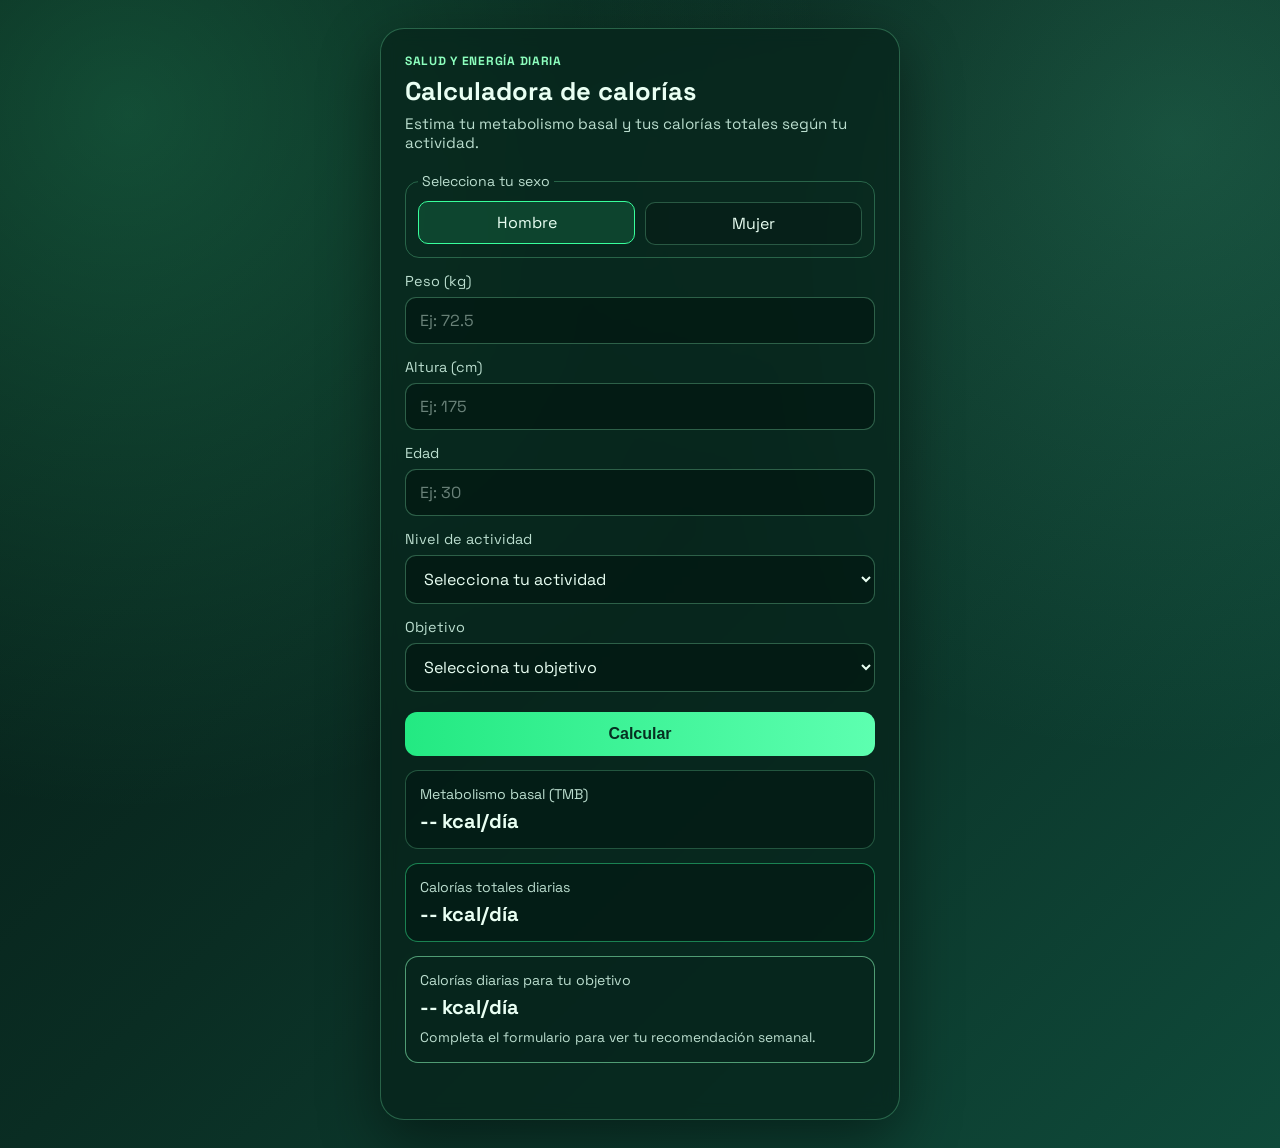
==== index.html @ 19f76552 "Primera versión con solo calculo de calorias" ====
<!DOCTYPE html>
<html lang="es">

<head>
    <meta charset="UTF-8" />
    <meta name="viewport" content="width=device-width, initial-scale=1.0" />
    <meta name="description"
        content="Calculadora de calorías con tasa de metabolismo basal y nivel de actividad diaria." />
    <title>Calculadora de Calorías | TMB</title>
    <link rel="preconnect" href="https://fonts.googleapis.com" />
    <link rel="preconnect" href="https://fonts.gstatic.com" crossorigin />
    <link href="https://fonts.googleapis.com/css2?family=Space+Grotesk:wght@400;500;700&display=swap"
        rel="stylesheet" />
    <link rel="stylesheet" href="style.css" />
</head>

<body>
    <main class="page-wrap">
        <section class="calc-card" aria-labelledby="titulo-calculadora">
            <p class="eyebrow">Salud y energía diaria</p>
            <h1 id="titulo-calculadora">Calculadora de calorías</h1>
            <p class="subtitle">
                Estima tu metabolismo basal y tus calorías totales según tu actividad.
            </p>

            <form id="calorieForm" novalidate>
                <fieldset class="sex-selector">
                    <legend>Selecciona tu sexo</legend>
                    <label class="sex-option">
                        <input type="radio" name="sex" value="male" checked />
                        <span>Hombre</span>
                    </label>
                    <label class="sex-option">
                        <input type="radio" name="sex" value="female" />
                        <span>Mujer</span>
                    </label>
                </fieldset>

                <label class="field" for="weight">
                    <span>Peso (kg)</span>
                    <input id="weight" name="weight" type="number" min="20" max="350" step="0.1" placeholder="Ej: 72.5"
                        required />
                </label>

                <label class="field" for="height">
                    <span>Altura (cm)</span>
                    <input id="height" name="height" type="number" min="120" max="250" step="1" placeholder="Ej: 175"
                        required />
                </label>

                <label class="field" for="age">
                    <span>Edad</span>
                    <input id="age" name="age" type="number" min="10" max="100" step="1" placeholder="Ej: 30"
                        required />
                </label>

                <label class="field" for="activity">
                    <span>Nivel de actividad</span>
                    <select id="activity" name="activity" required>
                        <option value="" disabled selected>Selecciona tu actividad</option>
                        <option value="1.2">Sedentario (1.2)</option>
                        <option value="1.375">Ligero (1.375)</option>
                        <option value="1.55">Moderado (1.55)</option>
                        <option value="1.725">Alto (1.725)</option>
                        <option value="1.9">Muy alto (1.9)</option>
                    </select>
                </label>

                <label class="field" for="goal">
                    <span>Objetivo</span>
                    <select id="goal" name="goal" required>
                        <option value="" disabled selected>Selecciona tu objetivo</option>
                        <option value="maintain">Mantener tu peso</option>
                        <option value="gain">Ganar masa muscular</option>
                        <option value="deficit">Deficit calorico</option>
                    </select>
                </label>

                <button class="calculate-btn" type="submit">Calcular</button>

                <div class="result-box" aria-live="polite">
                    <p class="result-label">Metabolismo basal (TMB)</p>
                    <p id="bmrResult" class="result-value">-- kcal/día</p>
                </div>

                <div class="result-box total" aria-live="polite">
                    <p class="result-label">Calorías totales diarias</p>
                    <p id="totalResult" class="result-value">-- kcal/día</p>
                </div>

                <div class="result-box goal" aria-live="polite">
                    <p class="result-label">Calorías diarias para tu objetivo</p>
                    <p id="goalResult" class="result-value">-- kcal/día</p>
                    <p id="goalGuidance" class="goal-guidance">Completa el formulario para ver tu recomendación semanal.
                    </p>
                </div>

                <p id="formMessage" class="form-message" role="alert"></p>
            </form>
        </section>
    </main>

    <script src="script.js"></script>
</body>

</html>
---- style.css ----
:root {
    --bg-dark: #041712;
    --bg-mid: #0a2d23;
    --bg-light: #0f4a3a;
    --surface: rgba(6, 35, 27, 0.7);
    --surface-border: rgba(126, 255, 184, 0.28);
    --accent: #38ff9c;
    --accent-soft: #8dffbe;
    --text: #e9fff3;
    --muted: #bbdecf;
    --danger: #ffc3c3;
    --shadow: 0 20px 60px rgba(0, 0, 0, 0.45);
}

* {
    box-sizing: border-box;
}

html,
body {
    margin: 0;
    min-height: 100%;
}

body {
    font-family: "Space Grotesk", sans-serif;
    color: var(--text);
    background:
        radial-gradient(circle at 10% 10%, rgba(68, 255, 168, 0.22), transparent 45%),
        radial-gradient(circle at 92% 12%, rgba(82, 218, 163, 0.2), transparent 40%),
        linear-gradient(135deg, var(--bg-dark) 0%, var(--bg-mid) 48%, var(--bg-light) 100%);
}

.page-wrap {
    min-height: 100vh;
    display: grid;
    place-items: center;
    padding: 28px 16px;
}

.calc-card {
    width: 100%;
    max-width: 520px;
    background: var(--surface);
    border: 1px solid var(--surface-border);
    border-radius: 24px;
    padding: 24px;
    backdrop-filter: blur(8px);
    box-shadow: var(--shadow);
}

.eyebrow {
    margin: 0;
    color: var(--accent-soft);
    letter-spacing: 0.06em;
    text-transform: uppercase;
    font-size: 0.75rem;
    font-weight: 700;
}

h1 {
    margin: 8px 0 8px;
    font-size: clamp(1.55rem, 2vw, 2rem);
    line-height: 1.15;
}

.subtitle {
    margin: 0 0 20px;
    color: var(--muted);
    font-size: 0.95rem;
}

form {
    display: grid;
    gap: 14px;
}

.sex-selector {
    margin: 0;
    padding: 12px;
    border: 1px solid var(--surface-border);
    border-radius: 14px;
    display: grid;
    grid-template-columns: 1fr 1fr;
    gap: 10px;
}

.sex-selector legend {
    grid-column: 1 / -1;
    padding: 0 4px;
    color: var(--muted);
    font-size: 0.88rem;
}

.sex-option {
    position: relative;
}

.sex-option input {
    position: absolute;
    opacity: 0;
}

.sex-option span {
    display: block;
    text-align: center;
    padding: 10px;
    border-radius: 10px;
    border: 1px solid rgba(142, 255, 194, 0.25);
    background: rgba(7, 29, 22, 0.6);
    cursor: pointer;
    transition: transform 0.18s ease, border-color 0.2s ease, background 0.2s ease;
}

.sex-option input:checked+span {
    border-color: var(--accent);
    background: rgba(56, 255, 156, 0.13);
    transform: translateY(-1px);
}

.field {
    display: grid;
    gap: 7px;
}

.field span {
    color: var(--muted);
    font-size: 0.9rem;
}

input,
select {
    width: 100%;
    padding: 12px 14px;
    border-radius: 11px;
    border: 1px solid rgba(147, 255, 195, 0.3);
    background: rgba(2, 24, 18, 0.7);
    color: var(--text);
    font: inherit;
}

input::placeholder {
    color: rgba(233, 255, 243, 0.45);
}

input:focus,
select:focus,
.calculate-btn:focus-visible {
    outline: 2px solid rgba(56, 255, 156, 0.65);
    outline-offset: 2px;
}

.calculate-btn {
    margin-top: 6px;
    border: none;
    border-radius: 12px;
    padding: 13px 16px;
    background: linear-gradient(90deg, #23e982 0%, #5dffb0 100%);
    color: #063021;
    font-weight: 700;
    font-size: 1rem;
    cursor: pointer;
    transition: transform 0.2s ease, box-shadow 0.2s ease;
}

.calculate-btn:hover {
    transform: translateY(-1px);
    box-shadow: 0 8px 24px rgba(56, 255, 156, 0.3);
}

.result-box {
    background: rgba(3, 27, 20, 0.72);
    border: 1px solid rgba(131, 255, 186, 0.25);
    border-radius: 13px;
    padding: 14px;
}

.result-box.total {
    border-color: rgba(56, 255, 156, 0.45);
}

.result-box.goal {
    border-color: rgba(141, 255, 190, 0.55);
    background: rgba(8, 38, 29, 0.78);
}

.result-label {
    margin: 0;
    color: var(--muted);
    font-size: 0.88rem;
}

.result-value {
    margin: 5px 0 0;
    font-size: 1.25rem;
    font-weight: 700;
}

.goal-guidance {
    margin: 8px 0 0;
    color: var(--muted);
    font-size: 0.86rem;
    line-height: 1.4;
}

.form-message {
    min-height: 18px;
    margin: 0;
    color: var(--danger);
    font-size: 0.86rem;
}

@media (max-width: 520px) {
    .calc-card {
        border-radius: 18px;
        padding: 18px;
    }

    .sex-selector {
        grid-template-columns: 1fr;
    }
}
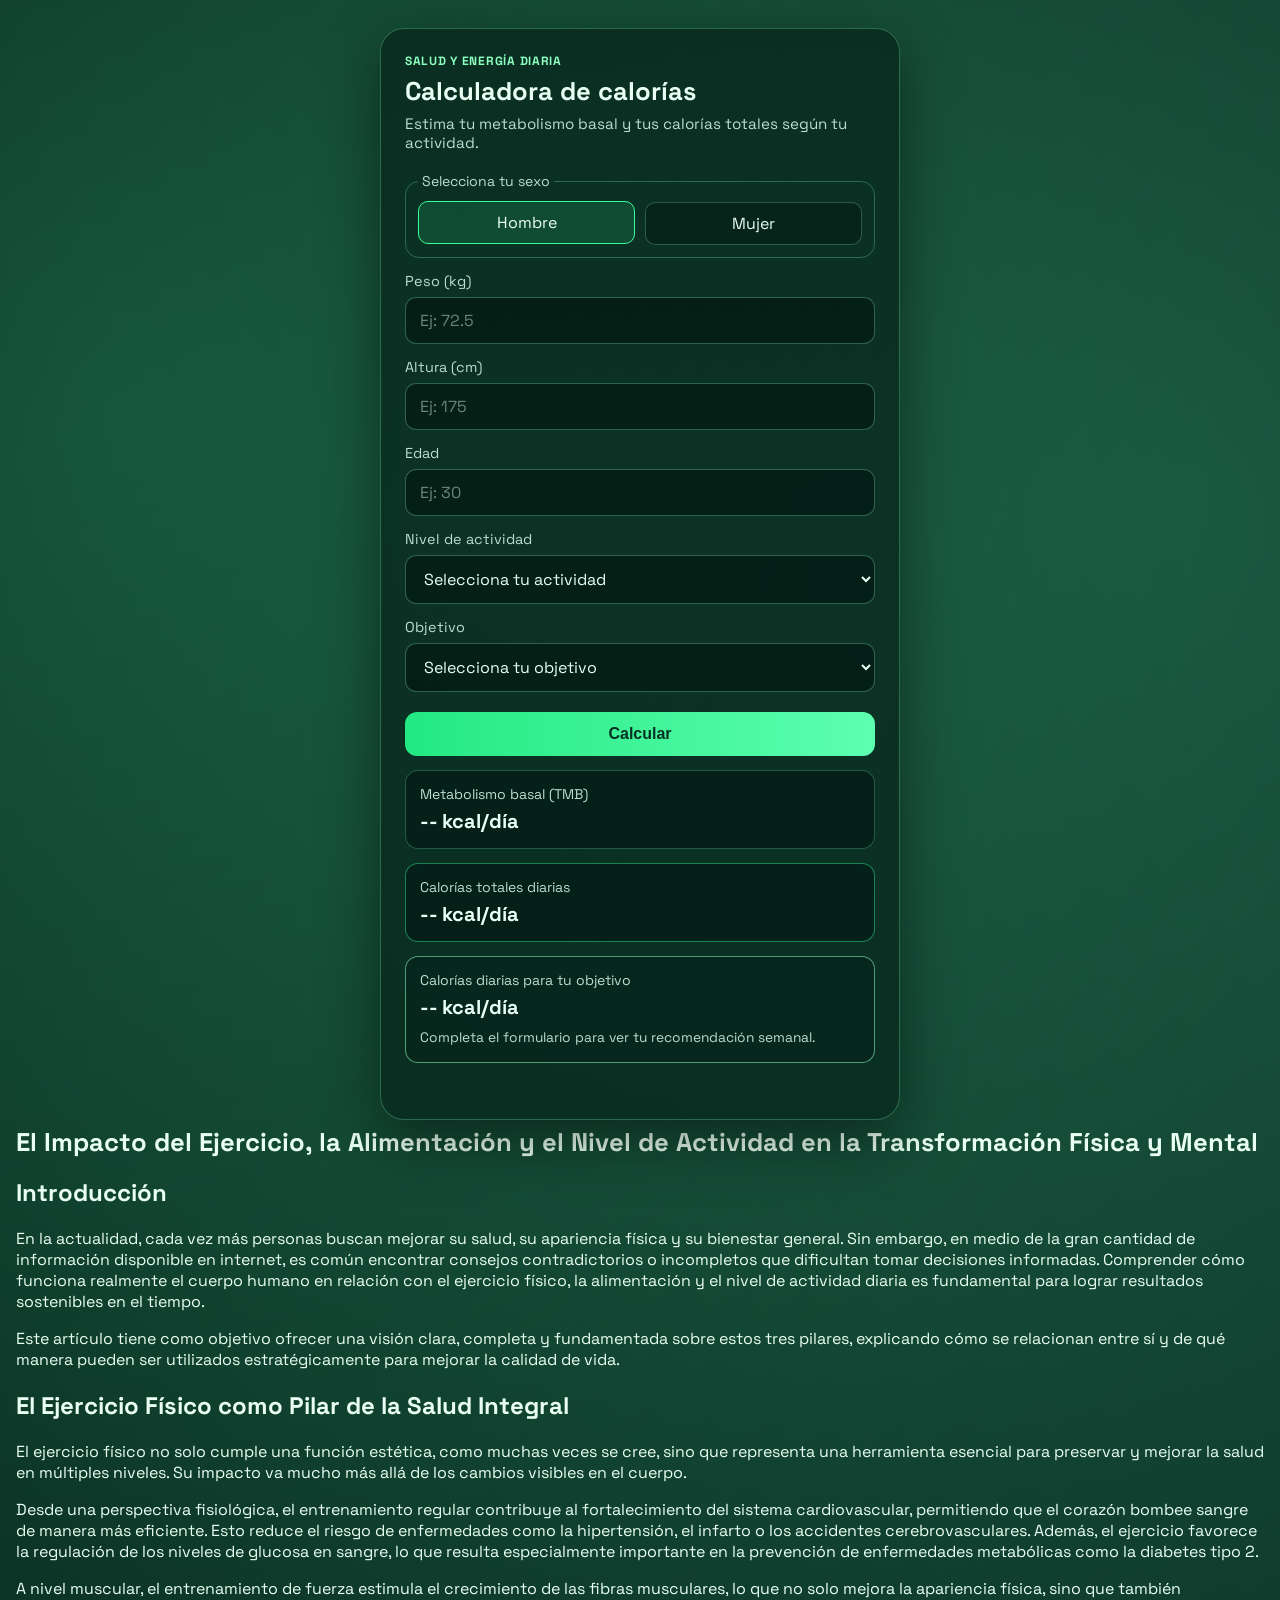
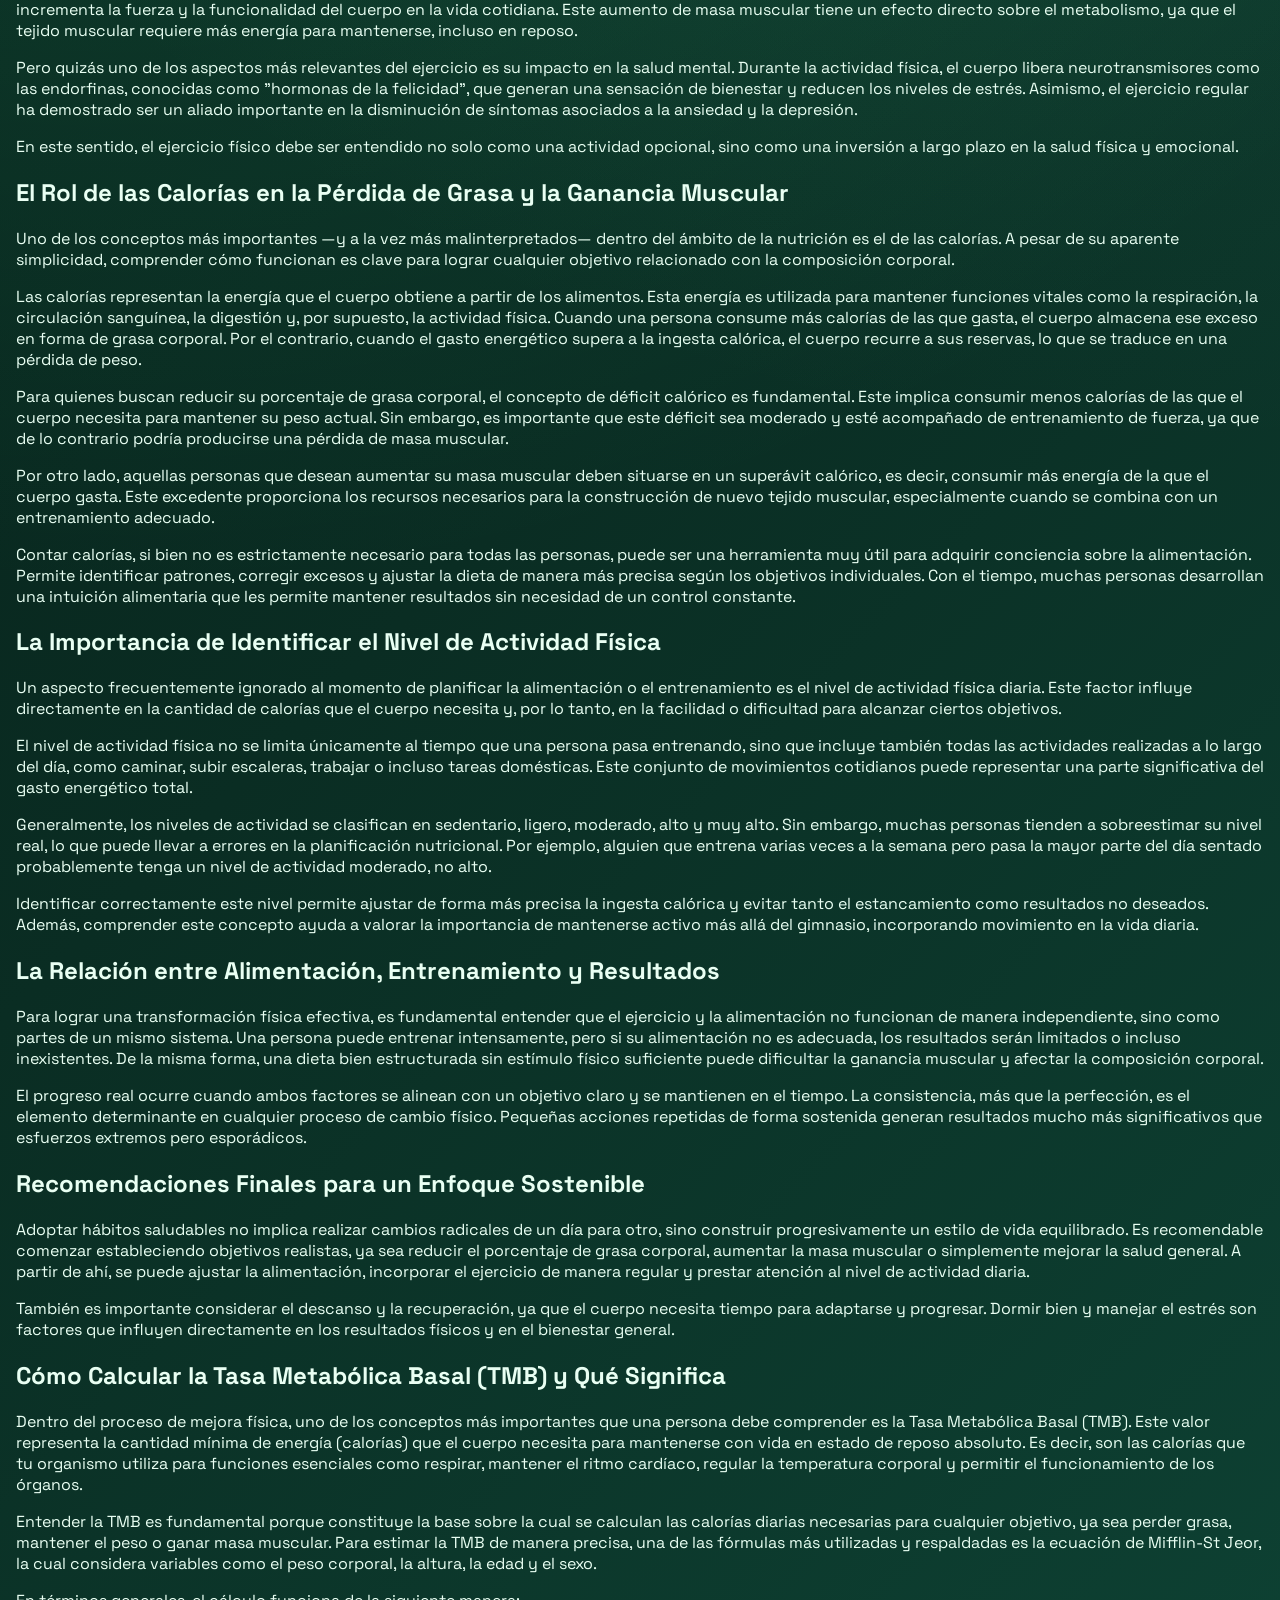
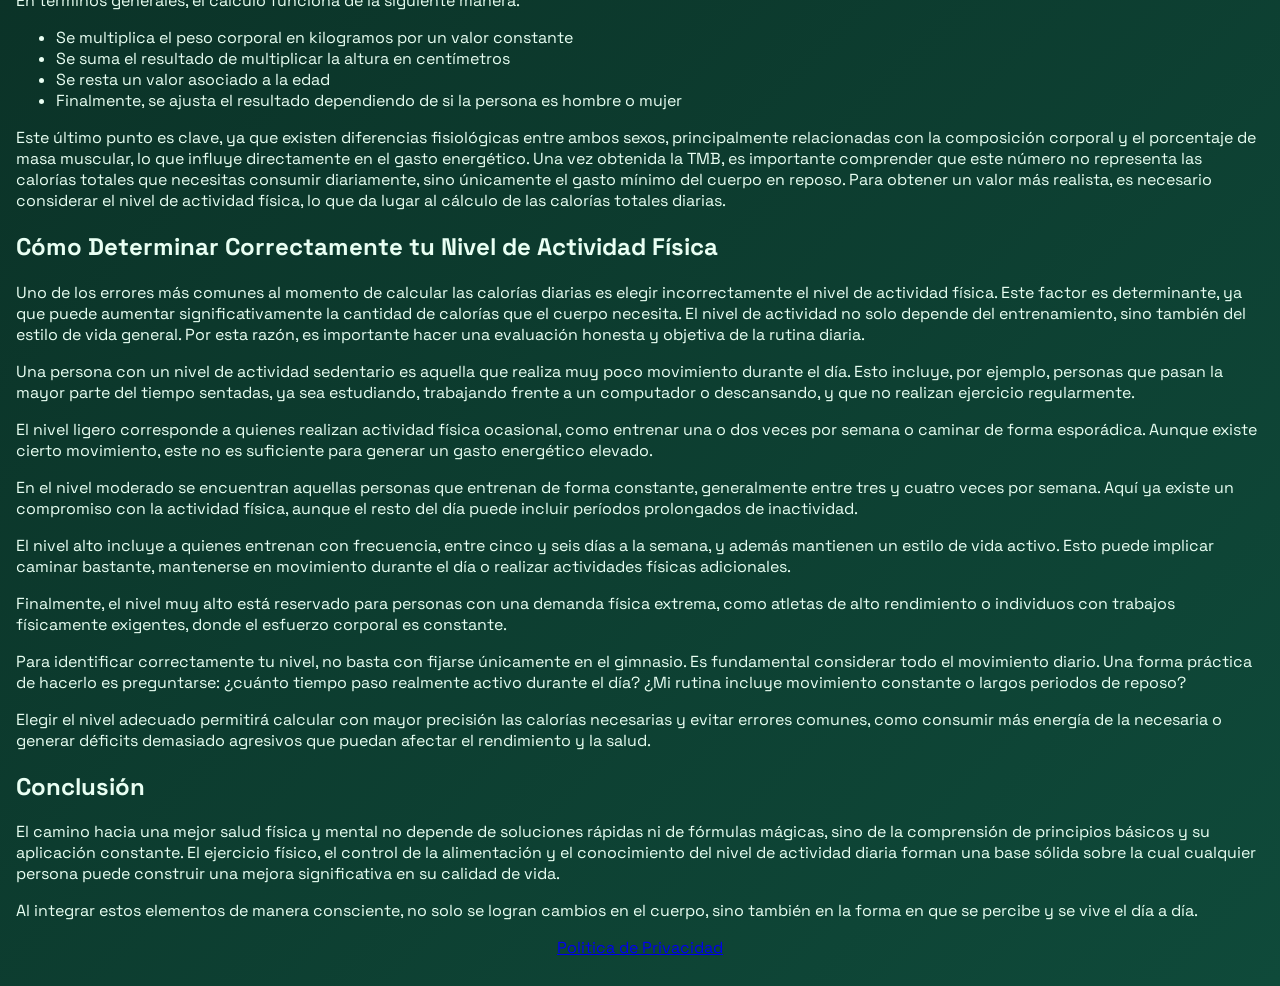
==== commit 904b0368: "Update index.html" ====
--- a/index.html
+++ b/index.html
@@ -98,9 +98,194 @@
                 <p id="formMessage" class="form-message" role="alert"></p>
             </form>
         </section>
+
+        <article class="educational-article">
+            <h1 class="article-title">El Impacto del Ejercicio, la Alimentación y el Nivel de Actividad en la
+                Transformación Física y Mental</h1>
+
+            <section class="article-section">
+                <h2>Introducción</h2>
+                <p>En la actualidad, cada vez más personas buscan mejorar su salud, su apariencia física y su bienestar
+                    general. Sin embargo, en medio de la gran cantidad de información disponible en internet, es común
+                    encontrar consejos contradictorios o incompletos que dificultan tomar decisiones informadas.
+                    Comprender cómo funciona realmente el cuerpo humano en relación con el ejercicio físico, la
+                    alimentación y el nivel de actividad diaria es fundamental para lograr resultados sostenibles en el
+                    tiempo.</p>
+                <p>Este artículo tiene como objetivo ofrecer una visión clara, completa y fundamentada sobre estos tres
+                    pilares, explicando cómo se relacionan entre sí y de qué manera pueden ser utilizados
+                    estratégicamente para mejorar la calidad de vida.</p>
+            </section>
+
+            <section class="article-section">
+                <h2>El Ejercicio Físico como Pilar de la Salud Integral</h2>
+                <p>El ejercicio físico no solo cumple una función estética, como muchas veces se cree, sino que
+                    representa una herramienta esencial para preservar y mejorar la salud en múltiples niveles. Su
+                    impacto va mucho más allá de los cambios visibles en el cuerpo.</p>
+                <p>Desde una perspectiva fisiológica, el entrenamiento regular contribuye al fortalecimiento del sistema
+                    cardiovascular, permitiendo que el corazón bombee sangre de manera más eficiente. Esto reduce el
+                    riesgo de enfermedades como la hipertensión, el infarto o los accidentes cerebrovasculares. Además,
+                    el ejercicio favorece la regulación de los niveles de glucosa en sangre, lo que resulta
+                    especialmente importante en la prevención de enfermedades metabólicas como la diabetes tipo 2.</p>
+                <p>A nivel muscular, el entrenamiento de fuerza estimula el crecimiento de las fibras musculares, lo que
+                    no solo mejora la apariencia física, sino que también incrementa la fuerza y la funcionalidad del
+                    cuerpo en la vida cotidiana. Este aumento de masa muscular tiene un efecto directo sobre el
+                    metabolismo, ya que el tejido muscular requiere más energía para mantenerse, incluso en reposo.</p>
+                <p>Pero quizás uno de los aspectos más relevantes del ejercicio es su impacto en la salud mental.
+                    Durante la actividad física, el cuerpo libera neurotransmisores como las endorfinas, conocidas como
+                    "hormonas de la felicidad", que generan una sensación de bienestar y reducen los niveles de estrés.
+                    Asimismo, el ejercicio regular ha demostrado ser un aliado importante en la disminución de síntomas
+                    asociados a la ansiedad y la depresión.</p>
+                <p>En este sentido, el ejercicio físico debe ser entendido no solo como una actividad opcional, sino
+                    como una inversión a largo plazo en la salud física y emocional.</p>
+            </section>
+
+            <section class="article-section">
+                <h2>El Rol de las Calorías en la Pérdida de Grasa y la Ganancia Muscular</h2>
+                <p>Uno de los conceptos más importantes —y a la vez más malinterpretados— dentro del ámbito de la
+                    nutrición es el de las calorías. A pesar de su aparente simplicidad, comprender cómo funcionan es
+                    clave para lograr cualquier objetivo relacionado con la composición corporal.</p>
+                <p>Las calorías representan la energía que el cuerpo obtiene a partir de los alimentos. Esta energía es
+                    utilizada para mantener funciones vitales como la respiración, la circulación sanguínea, la
+                    digestión y, por supuesto, la actividad física. Cuando una persona consume más calorías de las que
+                    gasta, el cuerpo almacena ese exceso en forma de grasa corporal. Por el contrario, cuando el gasto
+                    energético supera a la ingesta calórica, el cuerpo recurre a sus reservas, lo que se traduce en una
+                    pérdida de peso.</p>
+                <p>Para quienes buscan reducir su porcentaje de grasa corporal, el concepto de déficit calórico es
+                    fundamental. Este implica consumir menos calorías de las que el cuerpo necesita para mantener su
+                    peso actual. Sin embargo, es importante que este déficit sea moderado y esté acompañado de
+                    entrenamiento de fuerza, ya que de lo contrario podría producirse una pérdida de masa muscular.</p>
+                <p>Por otro lado, aquellas personas que desean aumentar su masa muscular deben situarse en un superávit
+                    calórico, es decir, consumir más energía de la que el cuerpo gasta. Este excedente proporciona los
+                    recursos necesarios para la construcción de nuevo tejido muscular, especialmente cuando se combina
+                    con un entrenamiento adecuado.</p>
+                <p>Contar calorías, si bien no es estrictamente necesario para todas las personas, puede ser una
+                    herramienta muy útil para adquirir conciencia sobre la alimentación. Permite identificar patrones,
+                    corregir excesos y ajustar la dieta de manera más precisa según los objetivos individuales. Con el
+                    tiempo, muchas personas desarrollan una intuición alimentaria que les permite mantener resultados
+                    sin necesidad de un control constante.</p>
+            </section>
+
+            <section class="article-section">
+                <h2>La Importancia de Identificar el Nivel de Actividad Física</h2>
+                <p>Un aspecto frecuentemente ignorado al momento de planificar la alimentación o el entrenamiento es el
+                    nivel de actividad física diaria. Este factor influye directamente en la cantidad de calorías que el
+                    cuerpo necesita y, por lo tanto, en la facilidad o dificultad para alcanzar ciertos objetivos.</p>
+                <p>El nivel de actividad física no se limita únicamente al tiempo que una persona pasa entrenando, sino
+                    que incluye también todas las actividades realizadas a lo largo del día, como caminar, subir
+                    escaleras, trabajar o incluso tareas domésticas. Este conjunto de movimientos cotidianos puede
+                    representar una parte significativa del gasto energético total.</p>
+                <p>Generalmente, los niveles de actividad se clasifican en sedentario, ligero, moderado, alto y muy
+                    alto. Sin embargo, muchas personas tienden a sobreestimar su nivel real, lo que puede llevar a
+                    errores en la planificación nutricional. Por ejemplo, alguien que entrena varias veces a la semana
+                    pero pasa la mayor parte del día sentado probablemente tenga un nivel de actividad moderado, no
+                    alto.</p>
+                <p>Identificar correctamente este nivel permite ajustar de forma más precisa la ingesta calórica y
+                    evitar tanto el estancamiento como resultados no deseados. Además, comprender este concepto ayuda a
+                    valorar la importancia de mantenerse activo más allá del gimnasio, incorporando movimiento en la
+                    vida diaria.</p>
+            </section>
+
+            <section class="article-section">
+                <h2>La Relación entre Alimentación, Entrenamiento y Resultados</h2>
+                <p>Para lograr una transformación física efectiva, es fundamental entender que el ejercicio y la
+                    alimentación no funcionan de manera independiente, sino como partes de un mismo sistema. Una persona
+                    puede entrenar intensamente, pero si su alimentación no es adecuada, los resultados serán limitados
+                    o incluso inexistentes. De la misma forma, una dieta bien estructurada sin estímulo físico
+                    suficiente puede dificultar la ganancia muscular y afectar la composición corporal.</p>
+                <p>El progreso real ocurre cuando ambos factores se alinean con un objetivo claro y se mantienen en el
+                    tiempo. La consistencia, más que la perfección, es el elemento determinante en cualquier proceso de
+                    cambio físico. Pequeñas acciones repetidas de forma sostenida generan resultados mucho más
+                    significativos que esfuerzos extremos pero esporádicos.</p>
+            </section>
+
+            <section class="article-section">
+                <h2>Recomendaciones Finales para un Enfoque Sostenible</h2>
+                <p>Adoptar hábitos saludables no implica realizar cambios radicales de un día para otro, sino construir
+                    progresivamente un estilo de vida equilibrado. Es recomendable comenzar estableciendo objetivos
+                    realistas, ya sea reducir el porcentaje de grasa corporal, aumentar la masa muscular o simplemente
+                    mejorar la salud general. A partir de ahí, se puede ajustar la alimentación, incorporar el ejercicio
+                    de manera regular y prestar atención al nivel de actividad diaria.</p>
+                <p>También es importante considerar el descanso y la recuperación, ya que el cuerpo necesita tiempo para
+                    adaptarse y progresar. Dormir bien y manejar el estrés son factores que influyen directamente en los
+                    resultados físicos y en el bienestar general.</p>
+            </section>
+
+            <section class="article-section">
+                <h2>Cómo Calcular la Tasa Metabólica Basal (TMB) y Qué Significa</h2>
+                <p>Dentro del proceso de mejora física, uno de los conceptos más importantes que una persona debe
+                    comprender es la Tasa Metabólica Basal (TMB). Este valor representa la cantidad mínima de energía
+                    (calorías) que el cuerpo necesita para mantenerse con vida en estado de reposo absoluto. Es decir,
+                    son las calorías que tu organismo utiliza para funciones esenciales como respirar, mantener el ritmo
+                    cardíaco, regular la temperatura corporal y permitir el funcionamiento de los órganos.</p>
+                <p>Entender la TMB es fundamental porque constituye la base sobre la cual se calculan las calorías
+                    diarias necesarias para cualquier objetivo, ya sea perder grasa, mantener el peso o ganar masa
+                    muscular. Para estimar la TMB de manera precisa, una de las fórmulas más utilizadas y respaldadas es
+                    la ecuación de Mifflin-St Jeor, la cual considera variables como el peso corporal, la altura, la
+                    edad y el sexo.</p>
+                <p>En términos generales, el cálculo funciona de la siguiente manera:</p>
+                <ul class="article-list">
+                    <li>Se multiplica el peso corporal en kilogramos por un valor constante</li>
+                    <li>Se suma el resultado de multiplicar la altura en centímetros</li>
+                    <li>Se resta un valor asociado a la edad</li>
+                    <li>Finalmente, se ajusta el resultado dependiendo de si la persona es hombre o mujer</li>
+                </ul>
+                <p>Este último punto es clave, ya que existen diferencias fisiológicas entre ambos sexos, principalmente
+                    relacionadas con la composición corporal y el porcentaje de masa muscular, lo que influye
+                    directamente en el gasto energético. Una vez obtenida la TMB, es importante comprender que este
+                    número no representa las calorías totales que necesitas consumir diariamente, sino únicamente el
+                    gasto mínimo del cuerpo en reposo. Para obtener un valor más realista, es necesario considerar el
+                    nivel de actividad física, lo que da lugar al cálculo de las calorías totales diarias.</p>
+            </section>
+
+            <section class="article-section">
+                <h2>Cómo Determinar Correctamente tu Nivel de Actividad Física</h2>
+                <p>Uno de los errores más comunes al momento de calcular las calorías diarias es elegir incorrectamente
+                    el nivel de actividad física. Este factor es determinante, ya que puede aumentar significativamente
+                    la cantidad de calorías que el cuerpo necesita. El nivel de actividad no solo depende del
+                    entrenamiento, sino también del estilo de vida general. Por esta razón, es importante hacer una
+                    evaluación honesta y objetiva de la rutina diaria.</p>
+                <p>Una persona con un nivel de actividad sedentario es aquella que realiza muy poco movimiento durante
+                    el día. Esto incluye, por ejemplo, personas que pasan la mayor parte del tiempo sentadas, ya sea
+                    estudiando, trabajando frente a un computador o descansando, y que no realizan ejercicio
+                    regularmente.</p>
+                <p>El nivel ligero corresponde a quienes realizan actividad física ocasional, como entrenar una o dos
+                    veces por semana o caminar de forma esporádica. Aunque existe cierto movimiento, este no es
+                    suficiente para generar un gasto energético elevado.</p>
+                <p>En el nivel moderado se encuentran aquellas personas que entrenan de forma constante, generalmente
+                    entre tres y cuatro veces por semana. Aquí ya existe un compromiso con la actividad física, aunque
+                    el resto del día puede incluir períodos prolongados de inactividad.</p>
+                <p>El nivel alto incluye a quienes entrenan con frecuencia, entre cinco y seis días a la semana, y
+                    además mantienen un estilo de vida activo. Esto puede implicar caminar bastante, mantenerse en
+                    movimiento durante el día o realizar actividades físicas adicionales.</p>
+                <p>Finalmente, el nivel muy alto está reservado para personas con una demanda física extrema, como
+                    atletas de alto rendimiento o individuos con trabajos físicamente exigentes, donde el esfuerzo
+                    corporal es constante.</p>
+                <p>Para identificar correctamente tu nivel, no basta con fijarse únicamente en el gimnasio. Es
+                    fundamental considerar todo el movimiento diario. Una forma práctica de hacerlo es preguntarse:
+                    ¿cuánto tiempo paso realmente activo durante el día? ¿Mi rutina incluye movimiento constante o
+                    largos periodos de reposo?</p>
+                <p>Elegir el nivel adecuado permitirá calcular con mayor precisión las calorías necesarias y evitar
+                    errores comunes, como consumir más energía de la necesaria o generar déficits demasiado agresivos
+                    que puedan afectar el rendimiento y la salud.</p>
+            </section>
+
+            <section class="article-section">
+                <h2>Conclusión</h2>
+                <p>El camino hacia una mejor salud física y mental no depende de soluciones rápidas ni de fórmulas
+                    mágicas, sino de la comprensión de principios básicos y su aplicación constante. El ejercicio
+                    físico, el control de la alimentación y el conocimiento del nivel de actividad diaria forman una
+                    base sólida sobre la cual cualquier persona puede construir una mejora significativa en su calidad
+                    de vida.</p>
+                <p>Al integrar estos elementos de manera consciente, no solo se logran cambios en el cuerpo, sino
+                    también en la forma en que se percibe y se vive el día a día.</p>
+            </section>
+        </article>
+        <footer class="site-footer">
+            <a href="privacidad.html" class="privacy-link">Politica de Privacidad</a>
+        </footer>
     </main>
 
     <script src="script.js"></script>
 </body>
 
-</html>+</html>
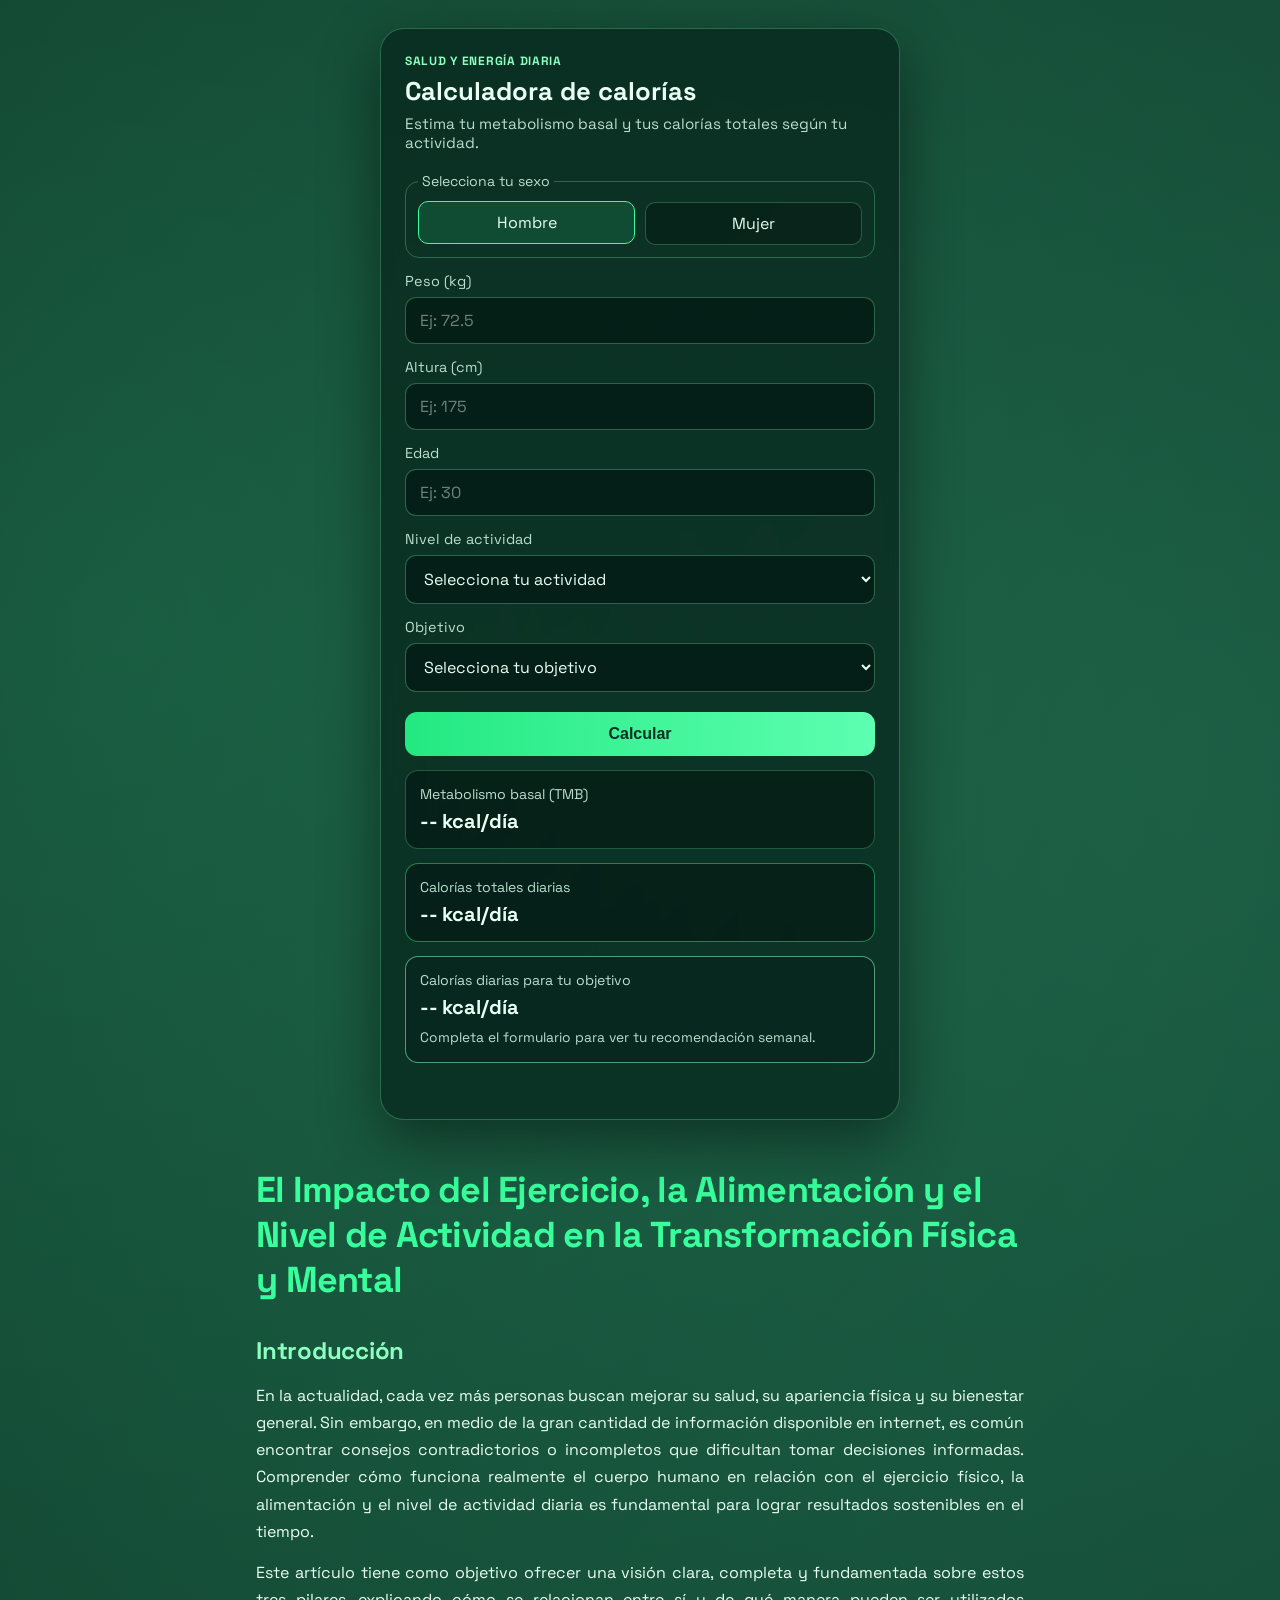
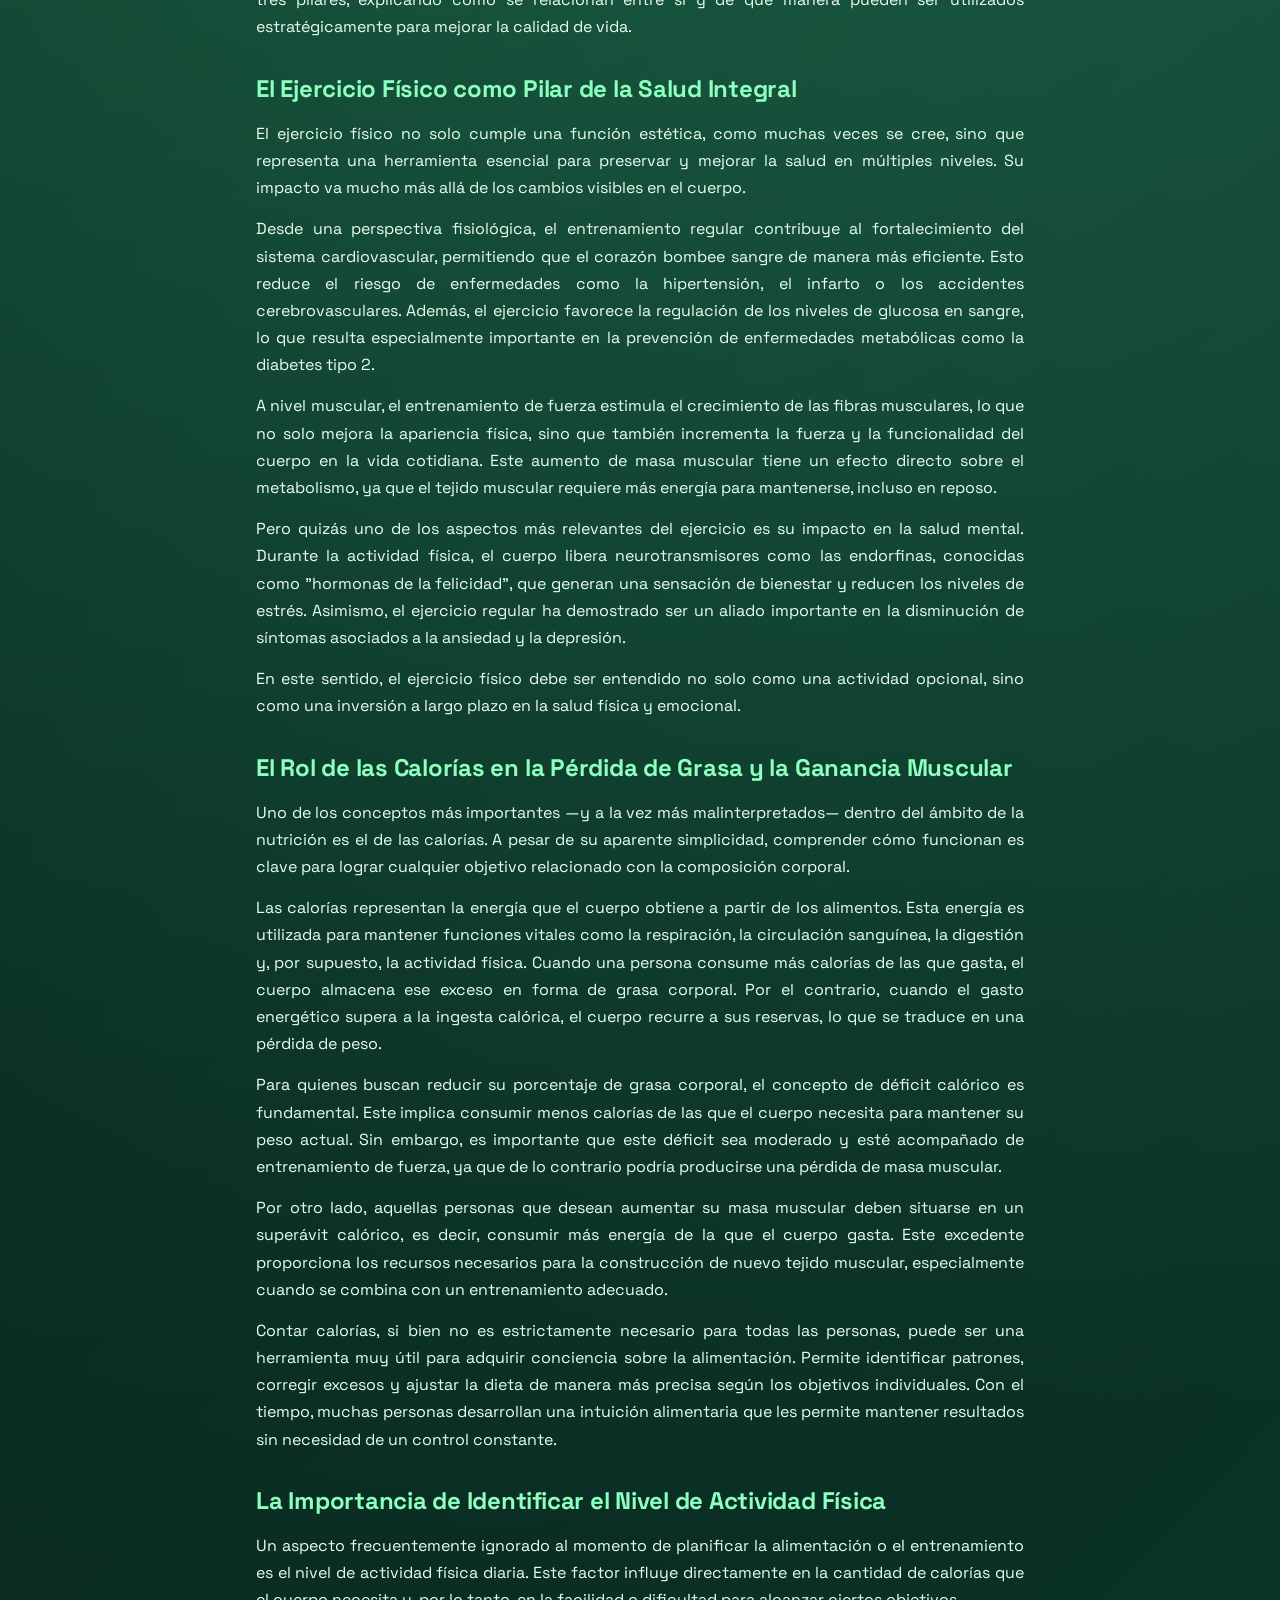
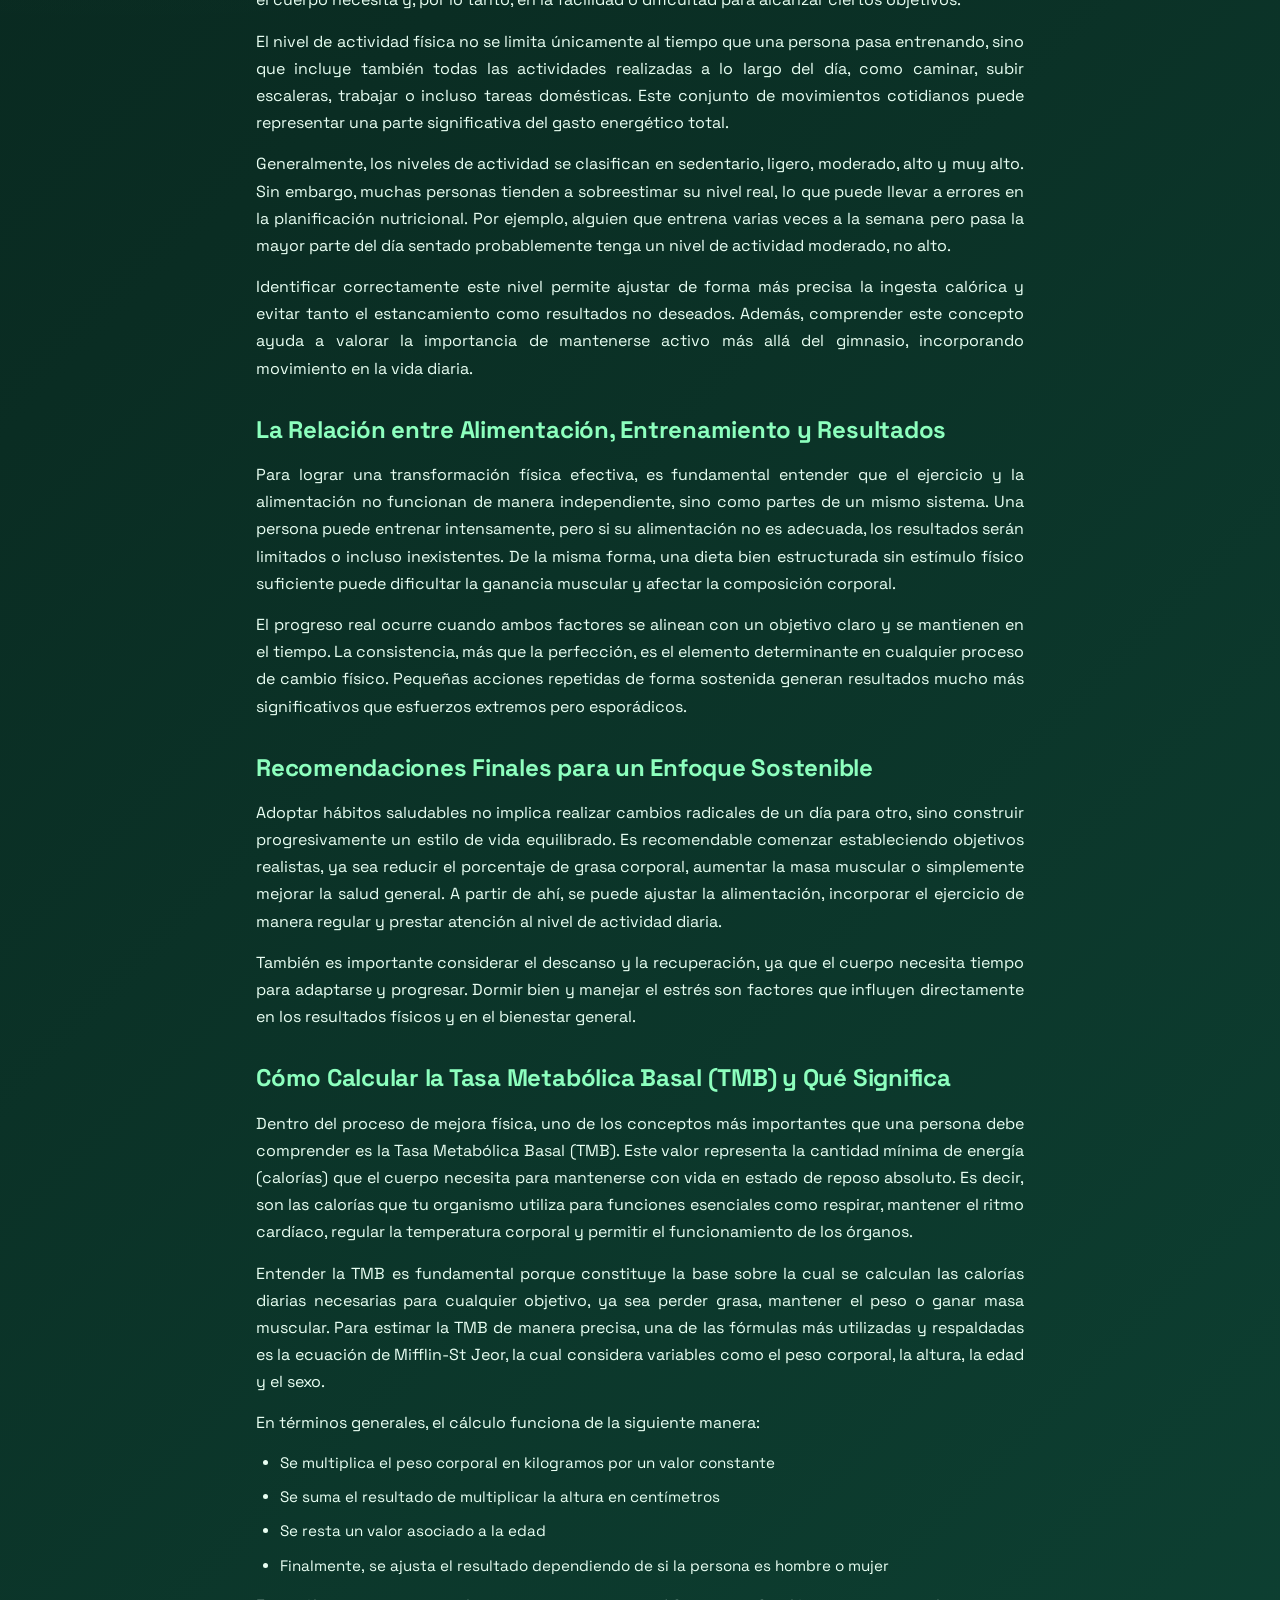
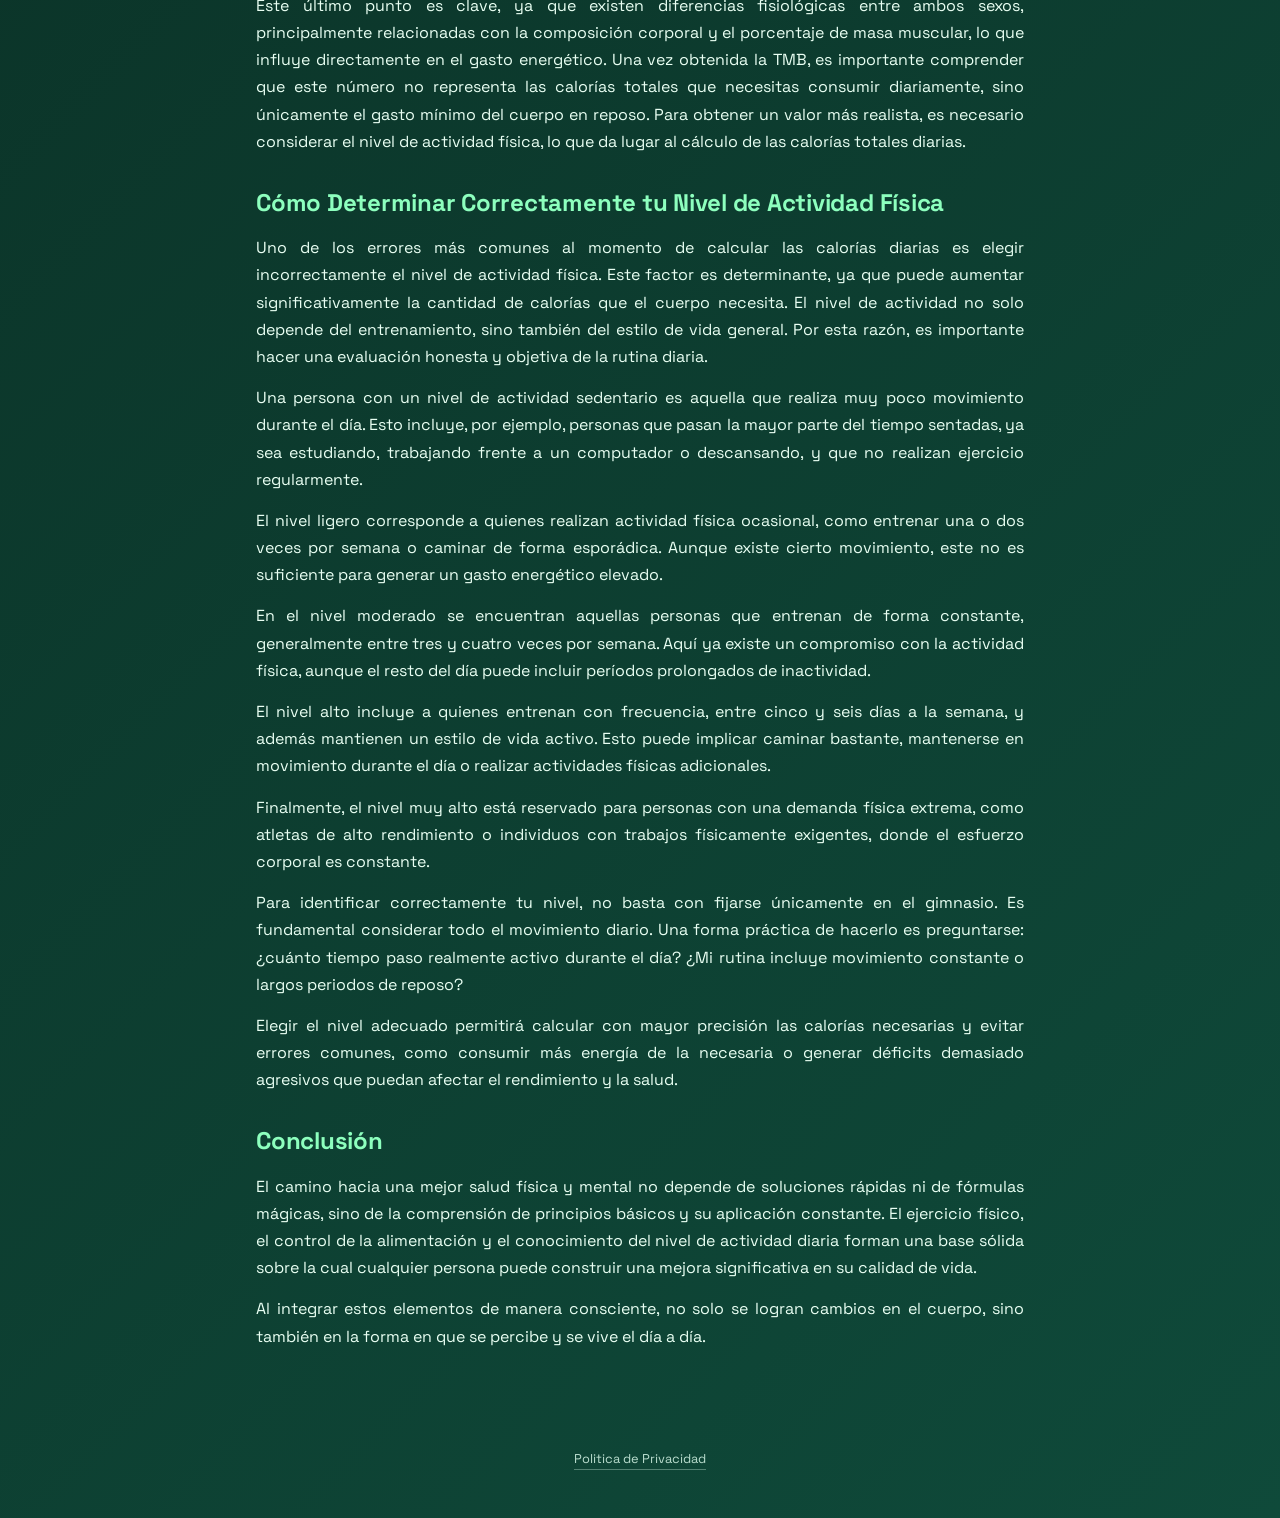
==== commit bcc13711: "Update index.html" ====
--- a/index.html
+++ b/index.html
@@ -12,6 +12,8 @@
     <link href="https://fonts.googleapis.com/css2?family=Space+Grotesk:wght@400;500;700&display=swap"
         rel="stylesheet" />
     <link rel="stylesheet" href="style.css" />
+    <script async src="https://pagead2.googlesyndication.com/pagead/js/adsbygoogle.js?client=ca-pub-7065205760514282"
+        crossorigin="anonymous"></script>
 </head>
 
 <body>
--- a/style.css
+++ b/style.css
@@ -210,6 +210,80 @@
     font-size: 0.86rem;
 }
 
+.educational-article {
+    width: 100%;
+    max-width: 800px;
+    margin: 48px auto 0;
+    padding: 0 16px 40px;
+}
+
+.article-title {
+    margin: 0 0 32px;
+    font-size: clamp(1.75rem, 3vw, 2.25rem);
+    line-height: 1.25;
+    color: var(--accent);
+    letter-spacing: -0.02em;
+}
+
+.article-section {
+    margin-bottom: 32px;
+}
+
+.article-section h2 {
+    margin: 0 0 16px;
+    font-size: clamp(1.25rem, 2vw, 1.5rem);
+    color: var(--accent-soft);
+    line-height: 1.3;
+    letter-spacing: -0.01em;
+}
+
+.article-section p {
+    margin: 0 0 14px;
+    color: var(--text);
+    font-size: 1rem;
+    line-height: 1.7;
+    text-align: justify;
+}
+
+.article-section p:last-child {
+    margin-bottom: 0;
+}
+
+.article-list {
+    margin: 14px 0 14px 24px;
+    padding: 0;
+    list-style: disc;
+    color: var(--text);
+}
+
+.article-list li {
+    margin-bottom: 10px;
+    line-height: 1.6;
+    font-size: 0.95rem;
+}
+
+.site-footer {
+    width: 100%;
+    display: flex;
+    justify-content: center;
+    margin-top: 28px;
+    padding-bottom: 20px;
+}
+
+.privacy-link {
+    color: var(--muted);
+    font-size: 0.8rem;
+    text-decoration: none;
+    transition: color 0.2s ease;
+    border-bottom: 1px solid rgba(187, 222, 207, 0.4);
+    padding-bottom: 2px;
+}
+
+.privacy-link:hover {
+    color: var(--accent-soft);
+    border-bottom-color: rgba(141, 255, 190, 0.7);
+}
+
 @media (max-width: 520px) {
     .calc-card {
         border-radius: 18px;
@@ -219,4 +293,21 @@
     .sex-selector {
         grid-template-columns: 1fr;
     }
-}+
+    .page-wrap {
+        padding: 16px;
+    }
+
+    .educational-article {
+        margin-top: 40px;
+        padding-bottom: 30px;
+    }
+
+    .article-section {
+        margin-bottom: 24px;
+    }
+
+    .article-list {
+        margin-left: 20px;
+    }
+}
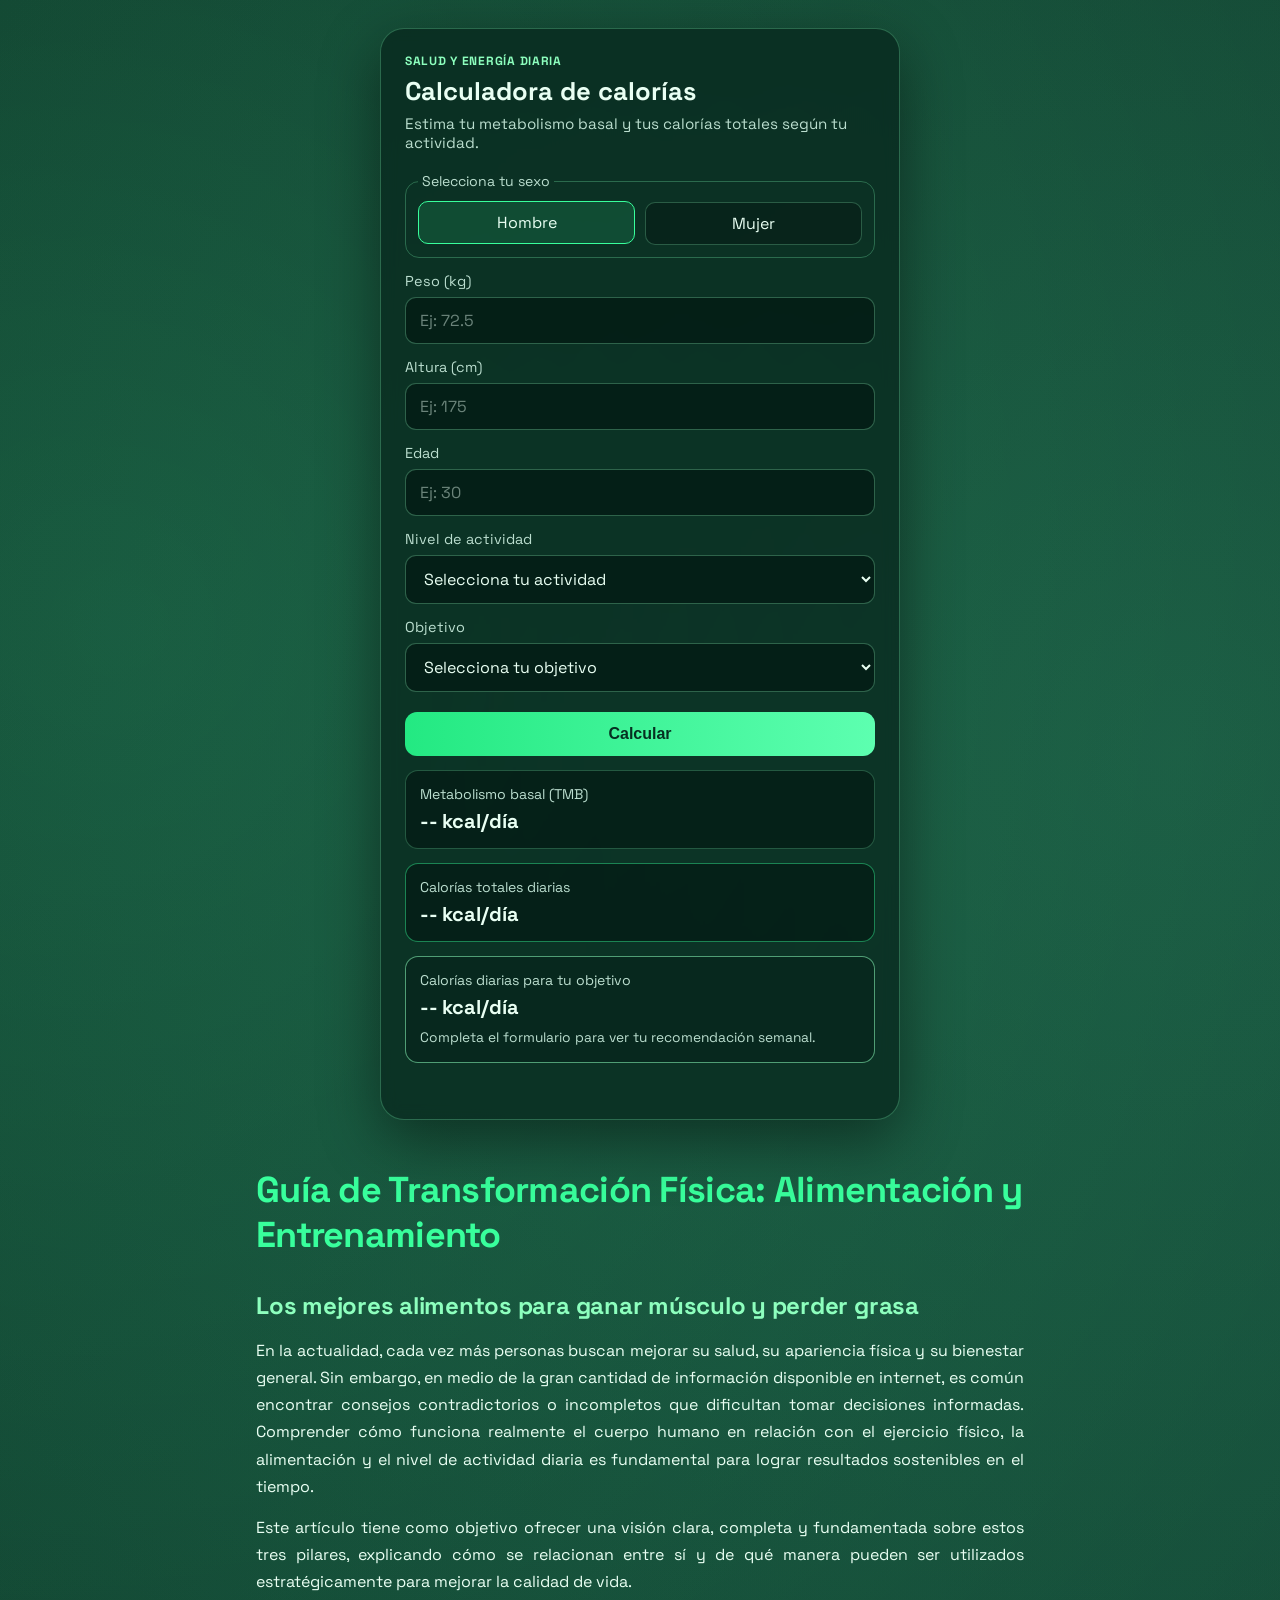
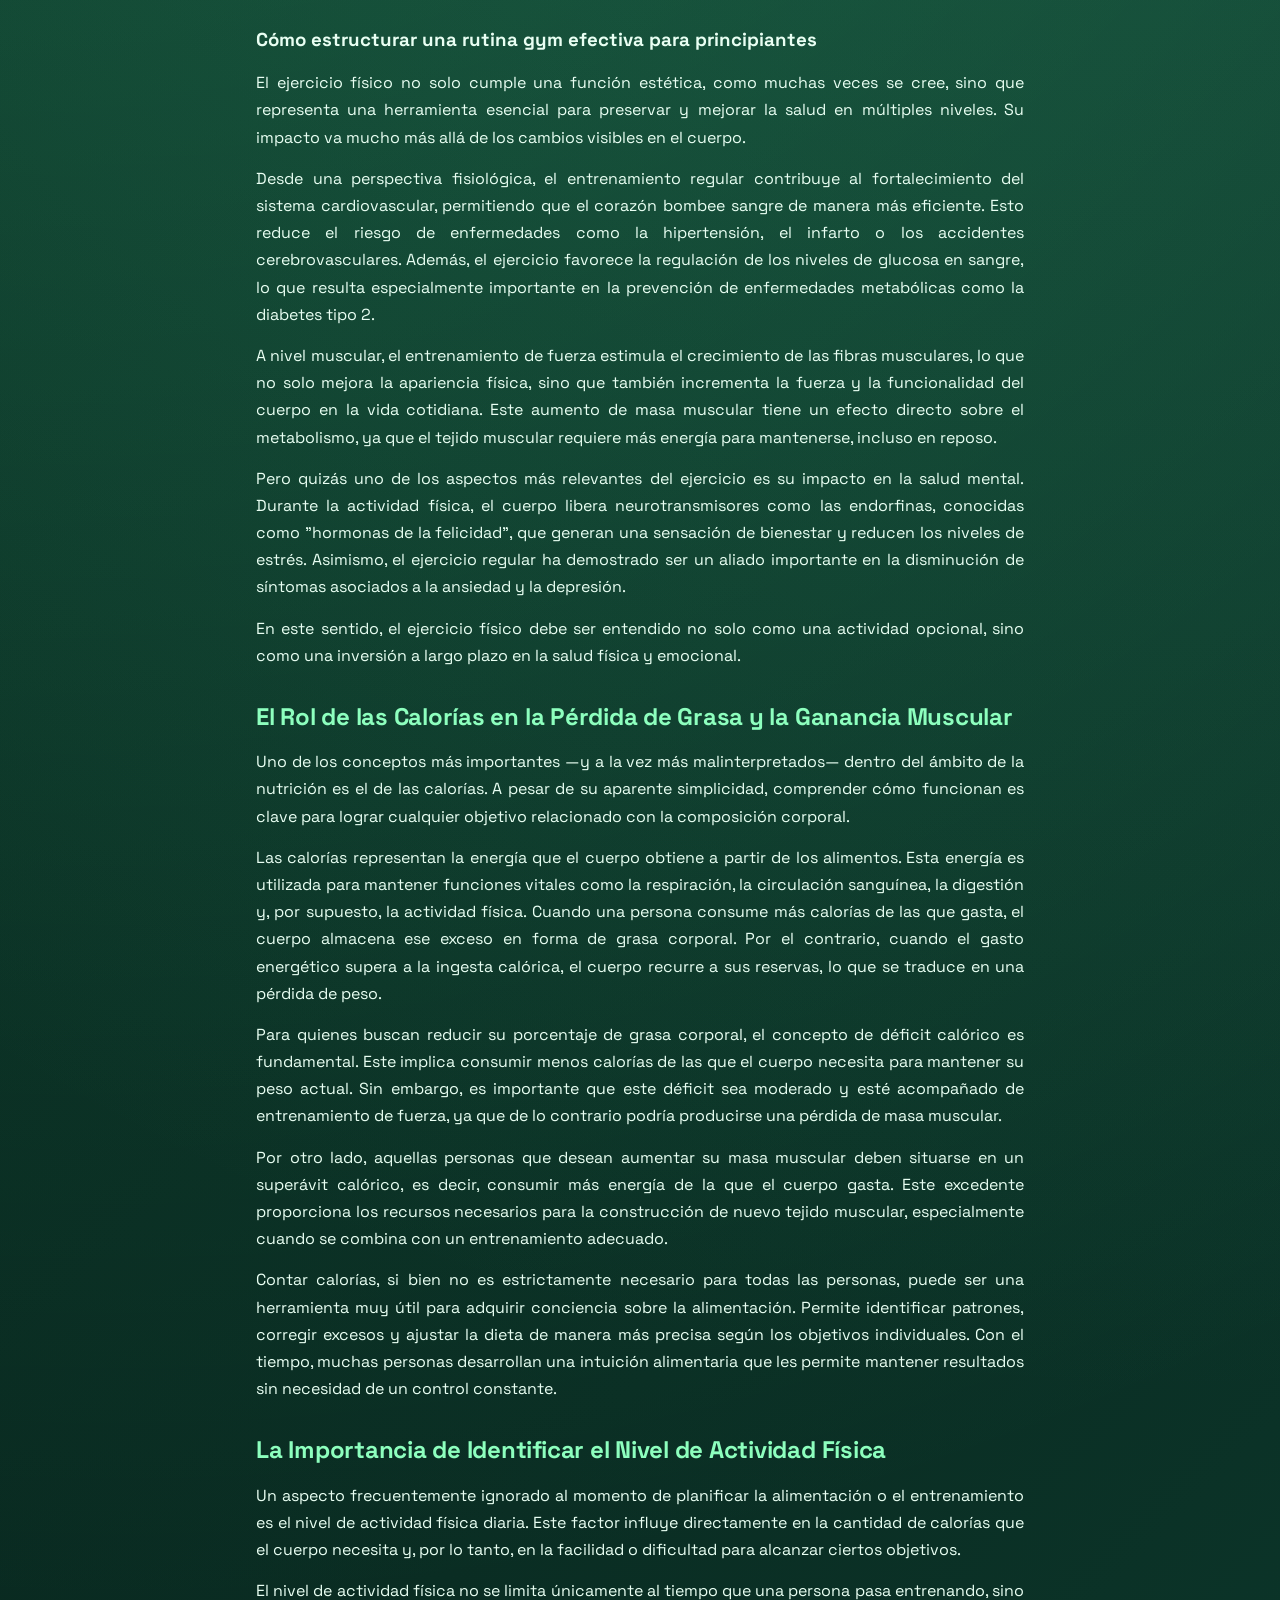
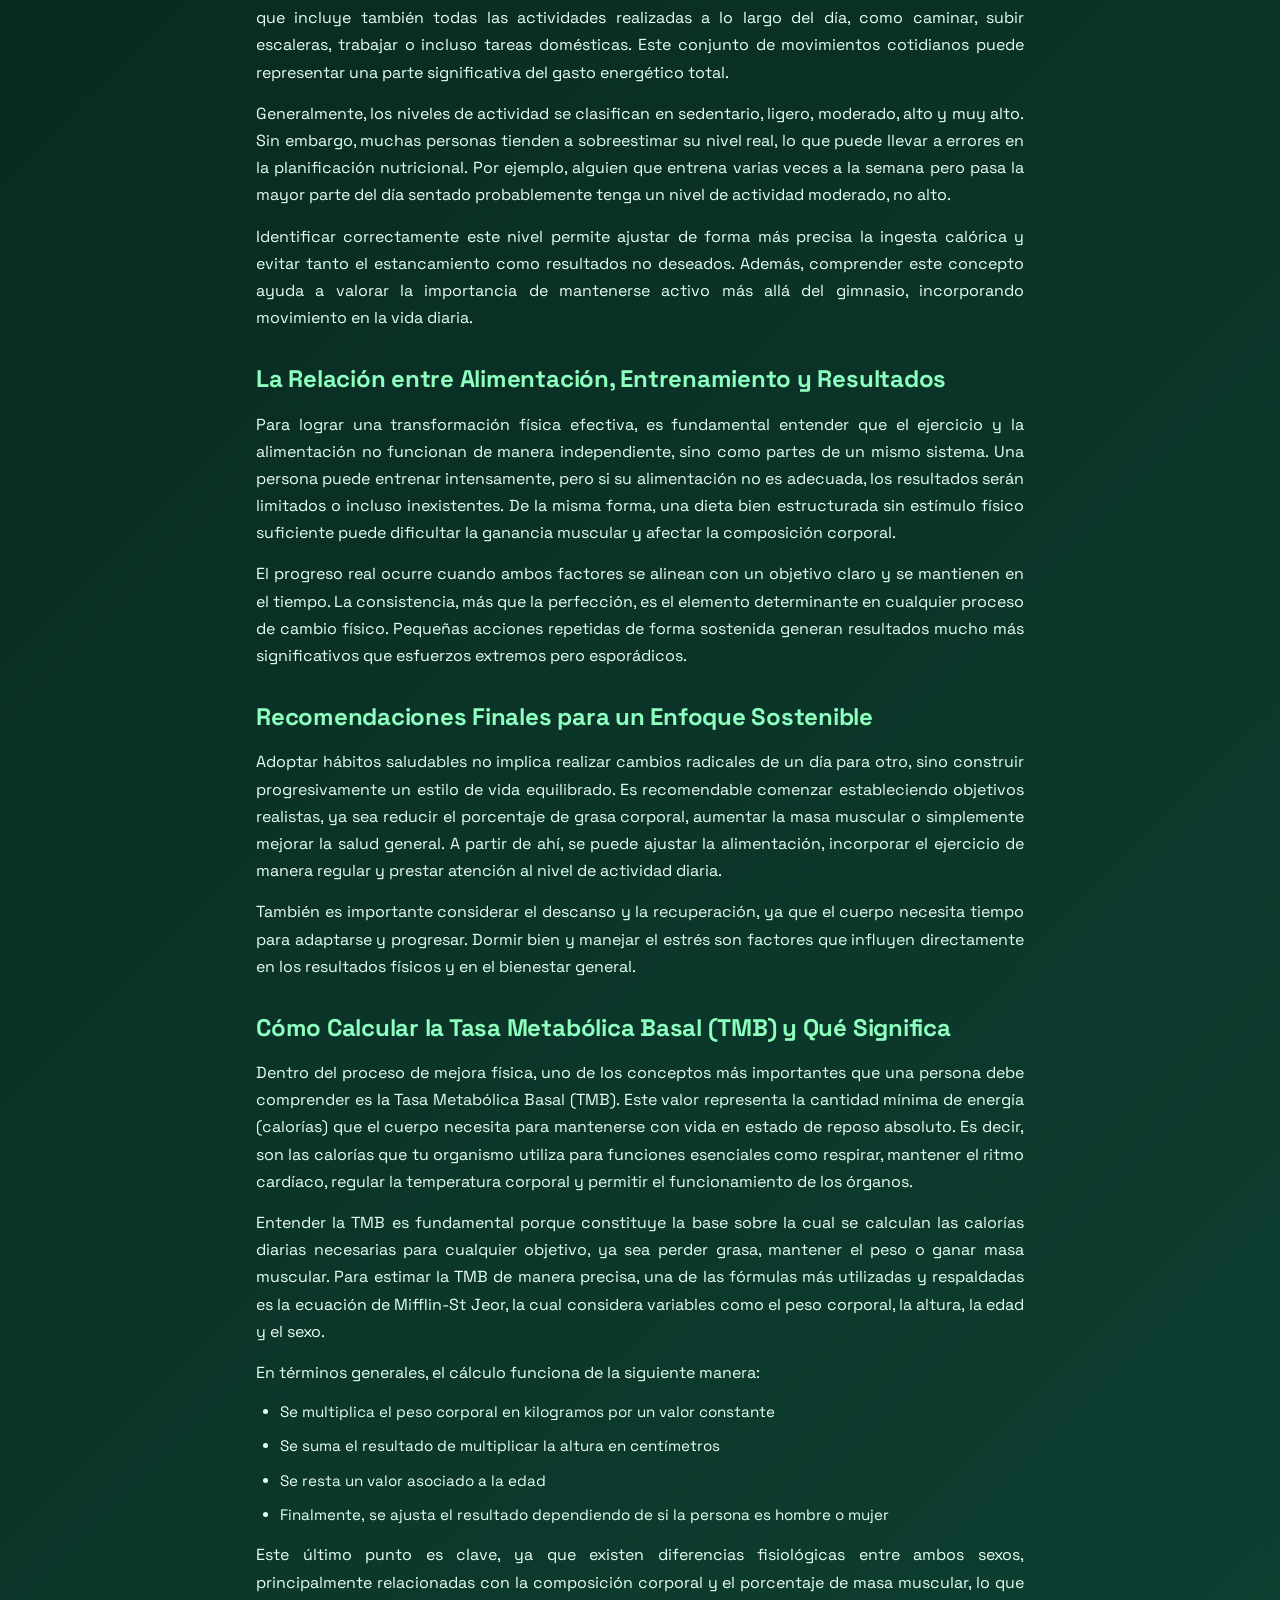
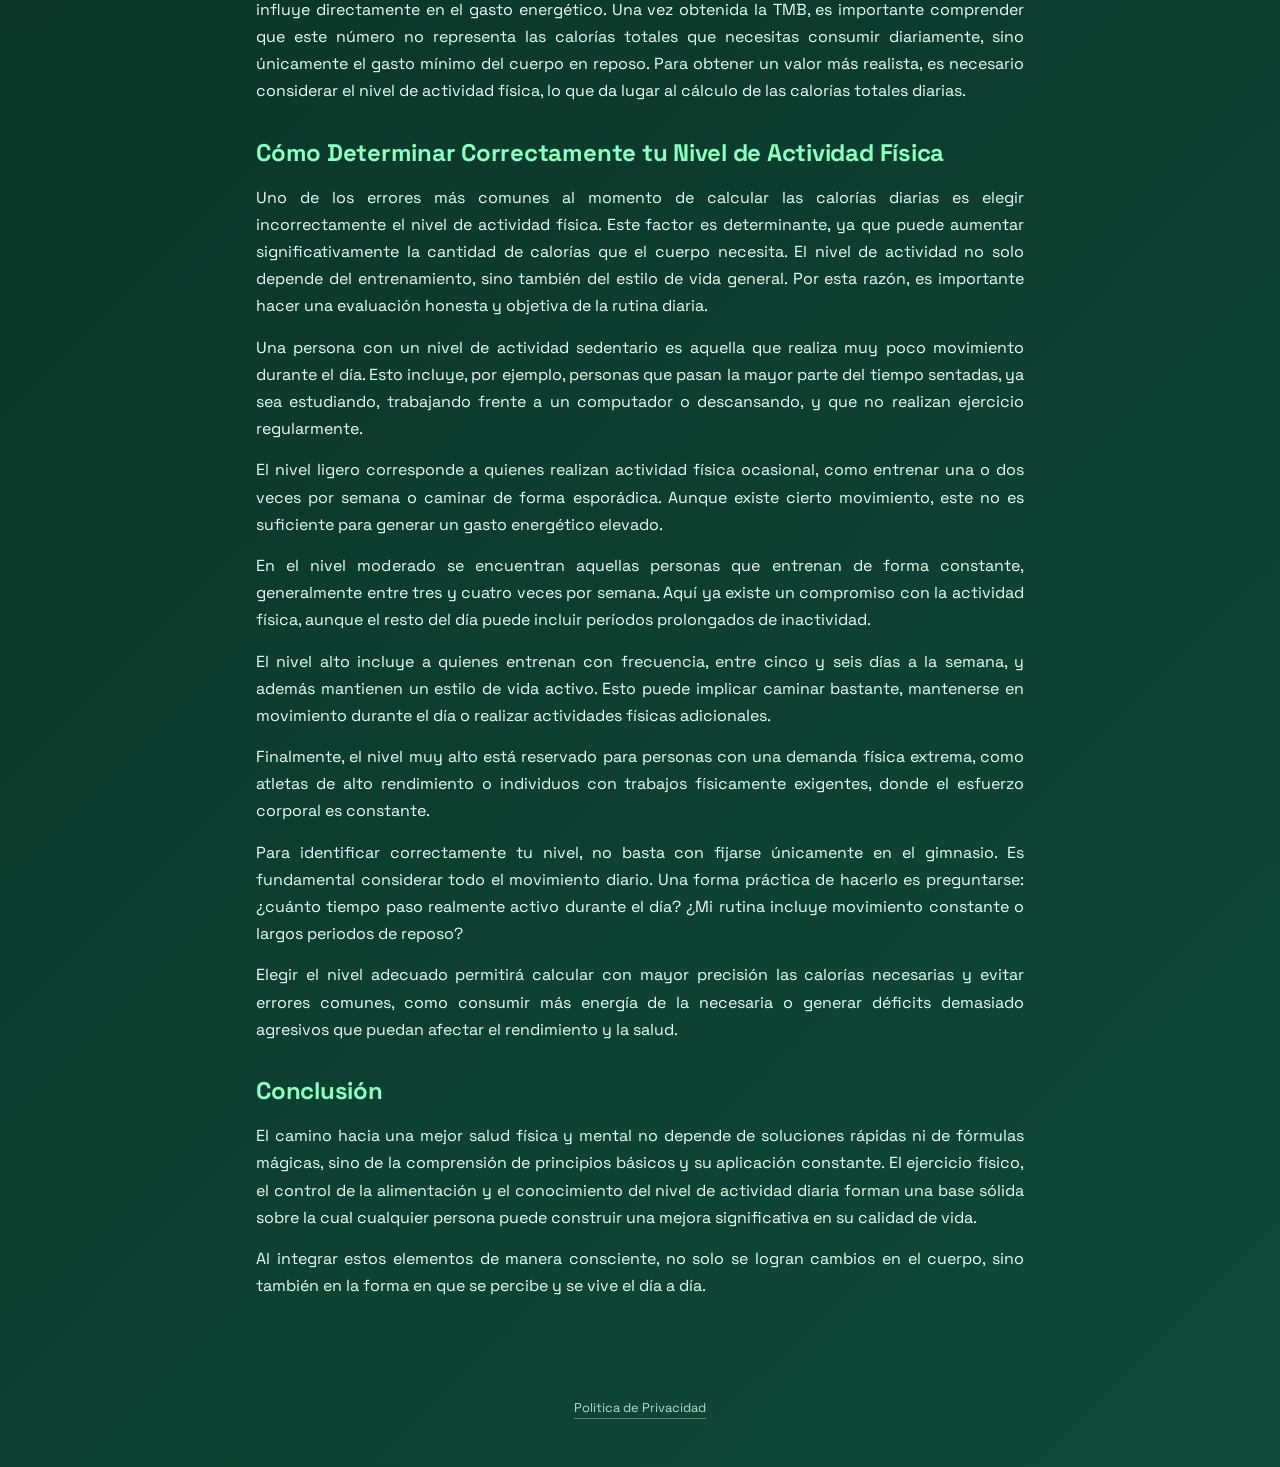
==== commit bcb0609d: "Update index.html" ====
--- a/index.html
+++ b/index.html
@@ -6,6 +6,8 @@
     <meta name="viewport" content="width=device-width, initial-scale=1.0" />
     <meta name="description"
         content="Calculadora de calorías con tasa de metabolismo basal y nivel de actividad diaria." />
+    <meta name="keywords"
+        content="calculadora de calorias, contador de calorias, dieta hiperproteica, alimentos para perder peso, rutina gym, superávit calórico, ganar músculo, déficit calórico chile" />
     <title>Calculadora de Calorías | TMB</title>
     <link rel="preconnect" href="https://fonts.googleapis.com" />
     <link rel="preconnect" href="https://fonts.gstatic.com" crossorigin />
@@ -14,9 +16,37 @@
     <link rel="stylesheet" href="style.css" />
     <script async src="https://pagead2.googlesyndication.com/pagead/js/adsbygoogle.js?client=ca-pub-7065205760514282"
         crossorigin="anonymous"></script>
+    <script type="application/ld+json">
+        {
+            "@context": "https://schema.org",
+            "@type": "WebApplication",
+            "name": "Calculadora de Calorías y TMB",
+            "author": {
+                "@type": "Person",
+                "name": "Rodrigo Sanchez Vargas"
+            },
+            "applicationCategory": "HealthApplication",
+            "operatingSystem": "Web"
+        }
+    </script>
 </head>
 
 <body>
+    <aside class="adsterra-sidebar left" aria-label="Publicidad lateral izquierda">
+        <div class="adsterra-sidebar-slot">
+            <script>
+                atOptions = {
+                    'key': 'ea7be7d3aea2dfaf2e6ac27819656173',
+                    'format': 'iframe',
+                    'height': 600,
+                    'width': 160,
+                    'params': {}
+                };
+            </script>
+            <script src="https://www.highperformanceformat.com/ea7be7d3aea2dfaf2e6ac27819656173/invoke.js"></script>
+        </div>
+    </aside>
+
     <main class="page-wrap">
         <section class="calc-card" aria-labelledby="titulo-calculadora">
             <p class="eyebrow">Salud y energía diaria</p>
@@ -102,11 +132,10 @@
         </section>
 
         <article class="educational-article">
-            <h1 class="article-title">El Impacto del Ejercicio, la Alimentación y el Nivel de Actividad en la
-                Transformación Física y Mental</h1>
-
-            <section class="article-section">
-                <h2>Introducción</h2>
+            <h2 class="article-title">Guía de Transformación Física: Alimentación y Entrenamiento</h2>
+
+            <section class="article-section">
+                <h2>Los mejores alimentos para ganar músculo y perder grasa</h2>
                 <p>En la actualidad, cada vez más personas buscan mejorar su salud, su apariencia física y su bienestar
                     general. Sin embargo, en medio de la gran cantidad de información disponible en internet, es común
                     encontrar consejos contradictorios o incompletos que dificultan tomar decisiones informadas.
@@ -119,7 +148,7 @@
             </section>
 
             <section class="article-section">
-                <h2>El Ejercicio Físico como Pilar de la Salud Integral</h2>
+                <h3>Cómo estructurar una rutina gym efectiva para principiantes</h3>
                 <p>El ejercicio físico no solo cumple una función estética, como muchas veces se cree, sino que
                     representa una herramienta esencial para preservar y mejorar la salud en múltiples niveles. Su
                     impacto va mucho más allá de los cambios visibles en el cuerpo.</p>
@@ -287,7 +316,23 @@
         </footer>
     </main>
 
+    <aside class="adsterra-sidebar right" aria-label="Publicidad lateral derecha">
+        <div class="adsterra-sidebar-slot">
+            <script>
+                atOptions = {
+                    'key': 'ea7be7d3aea2dfaf2e6ac27819656173',
+                    'format': 'iframe',
+                    'height': 600,
+                    'width': 160,
+                    'params': {}
+                };
+            </script>
+            <script src="https://www.highperformanceformat.com/ea7be7d3aea2dfaf2e6ac27819656173/invoke.js"></script>
+        </div>
+    </aside>
+
     <script src="script.js"></script>
+    <script src="https://pl29136045.profitablecpmratenetwork.com/1f/e0/47/1fe047de467de91ab583421f0f32f00a.js"></script>
 </body>
 
 </html>
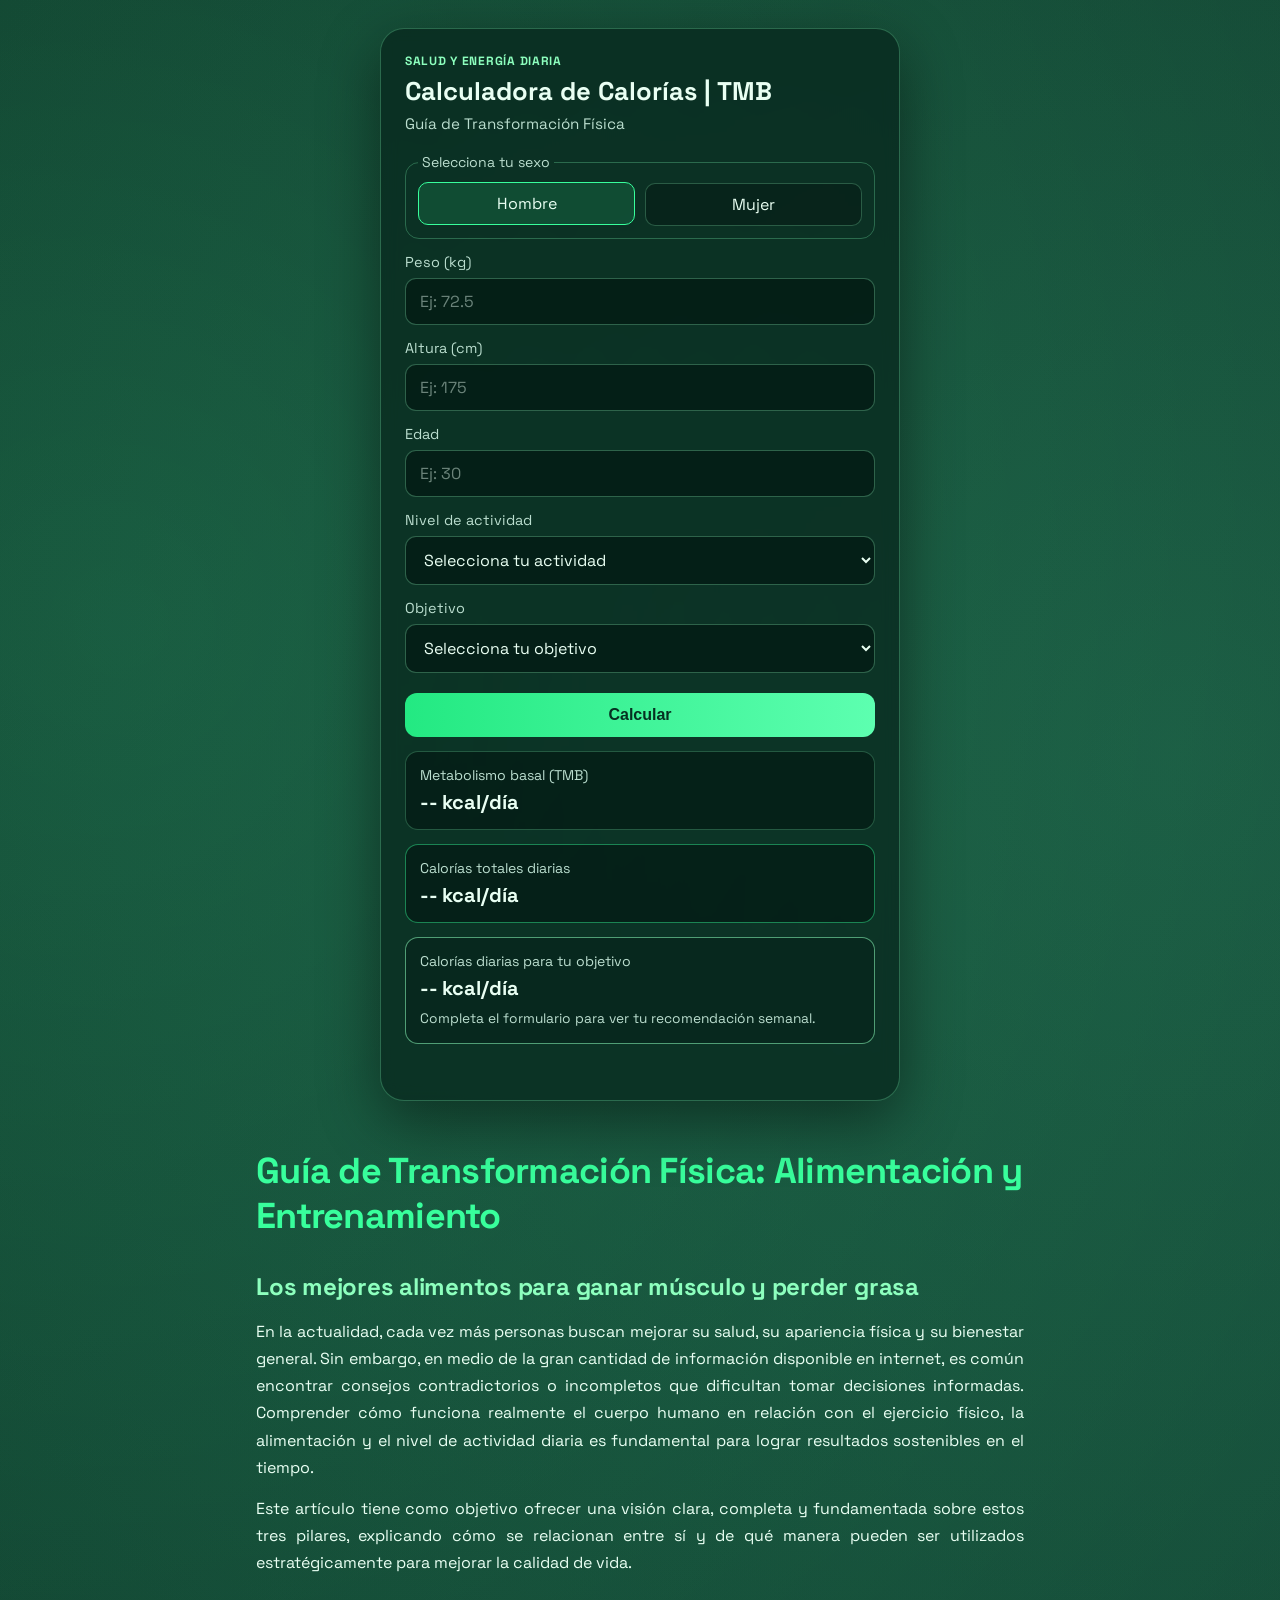
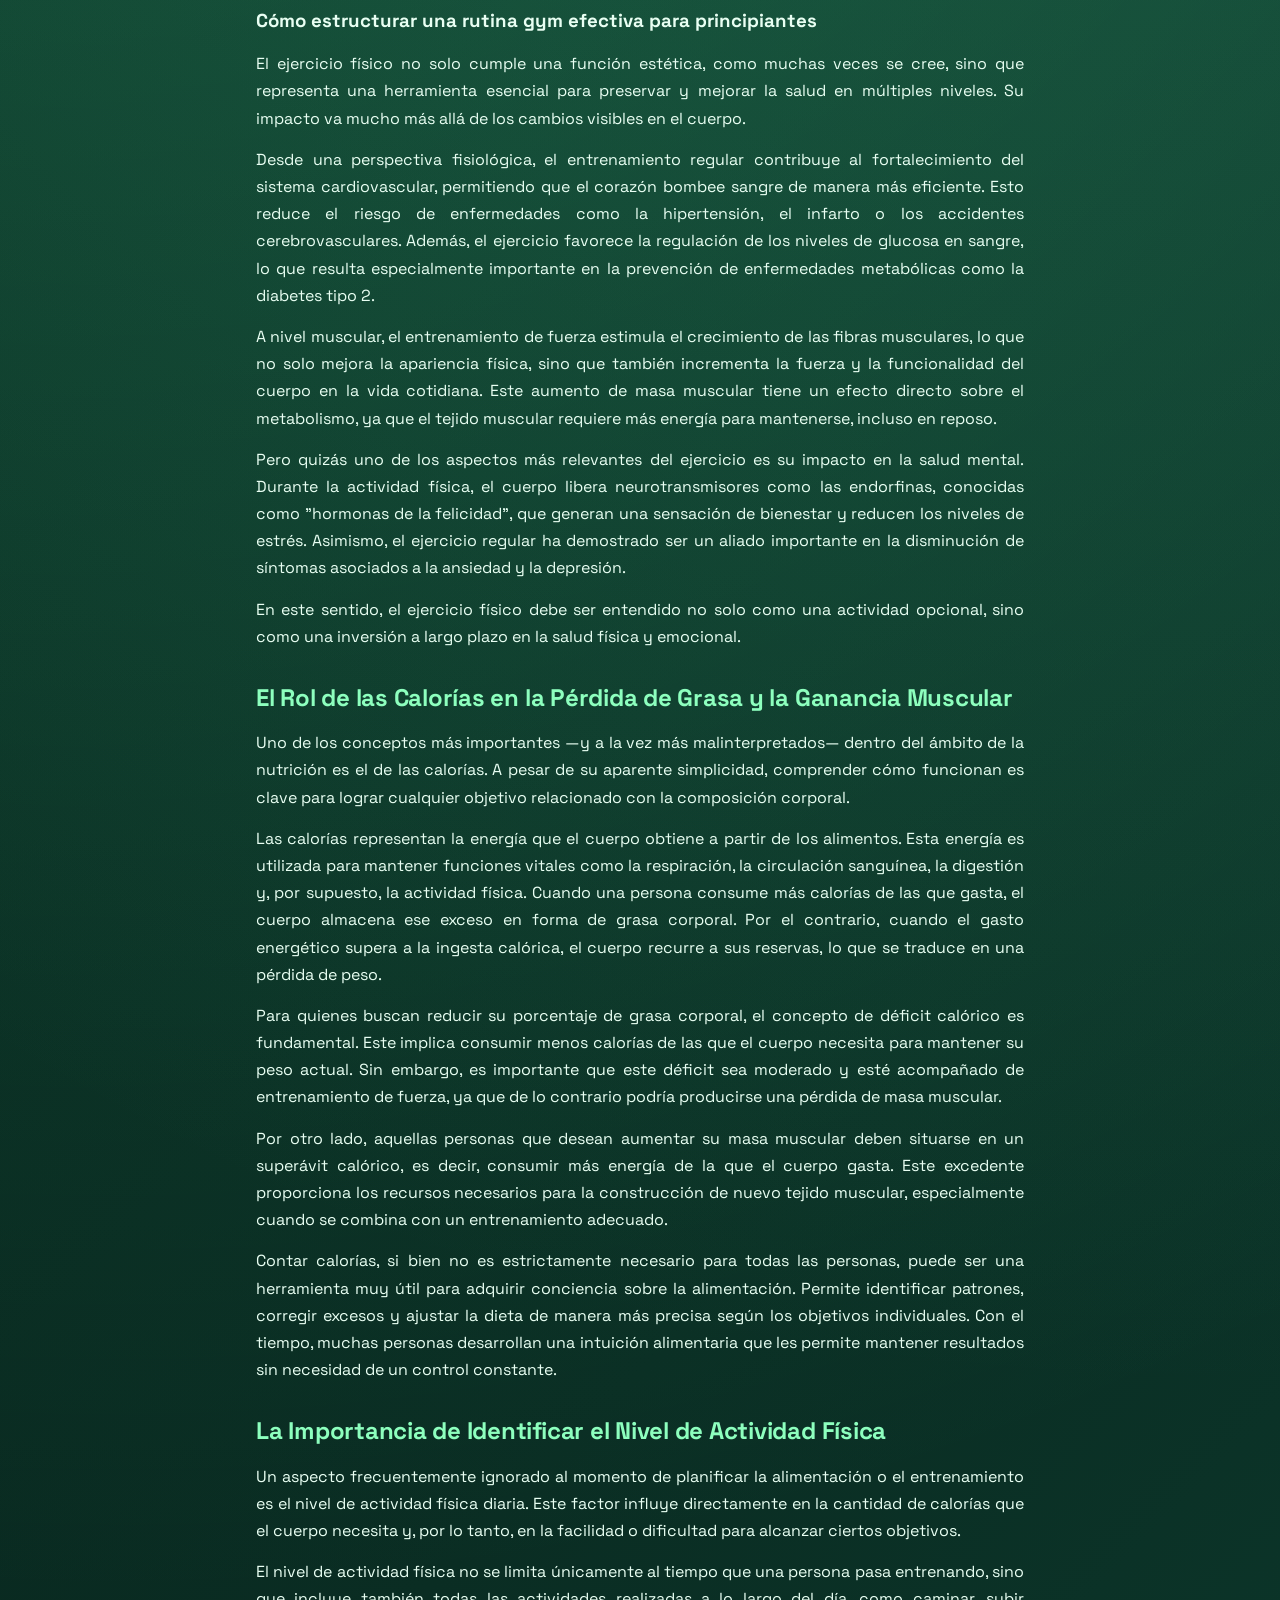
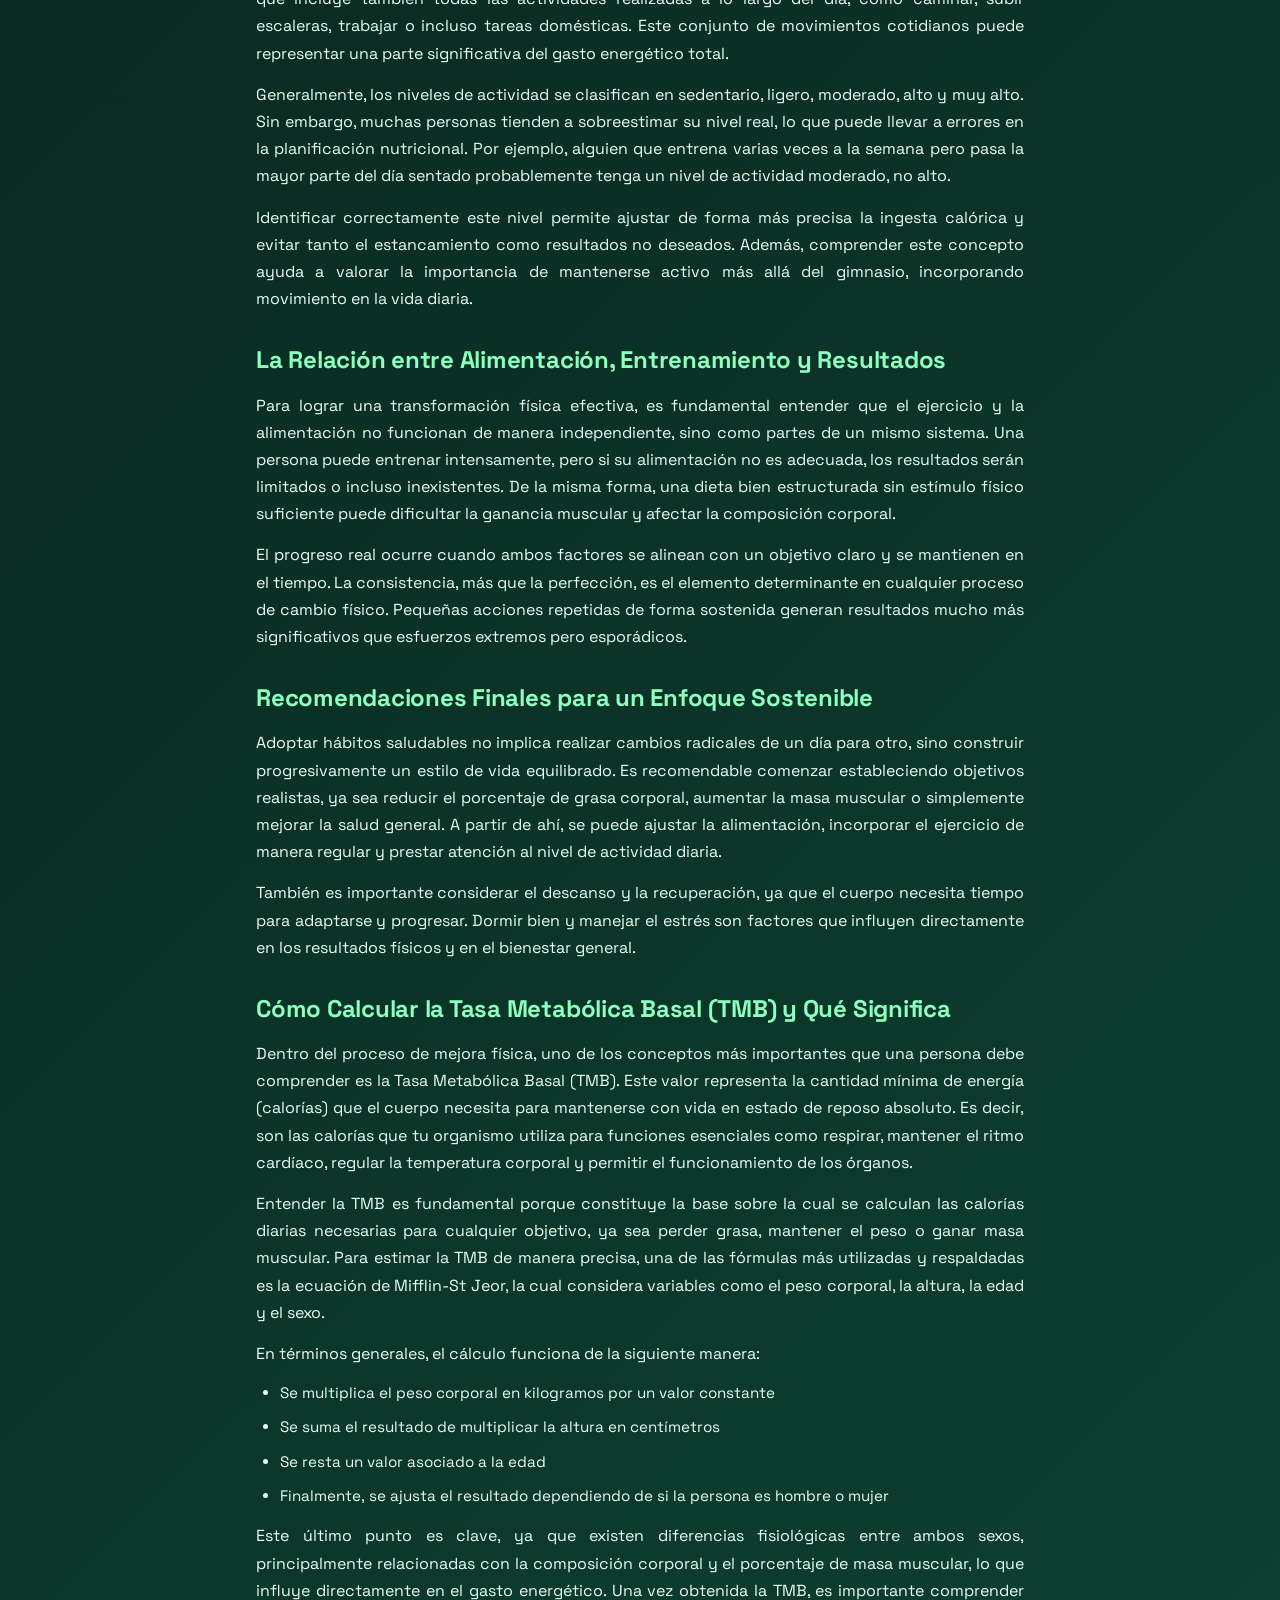
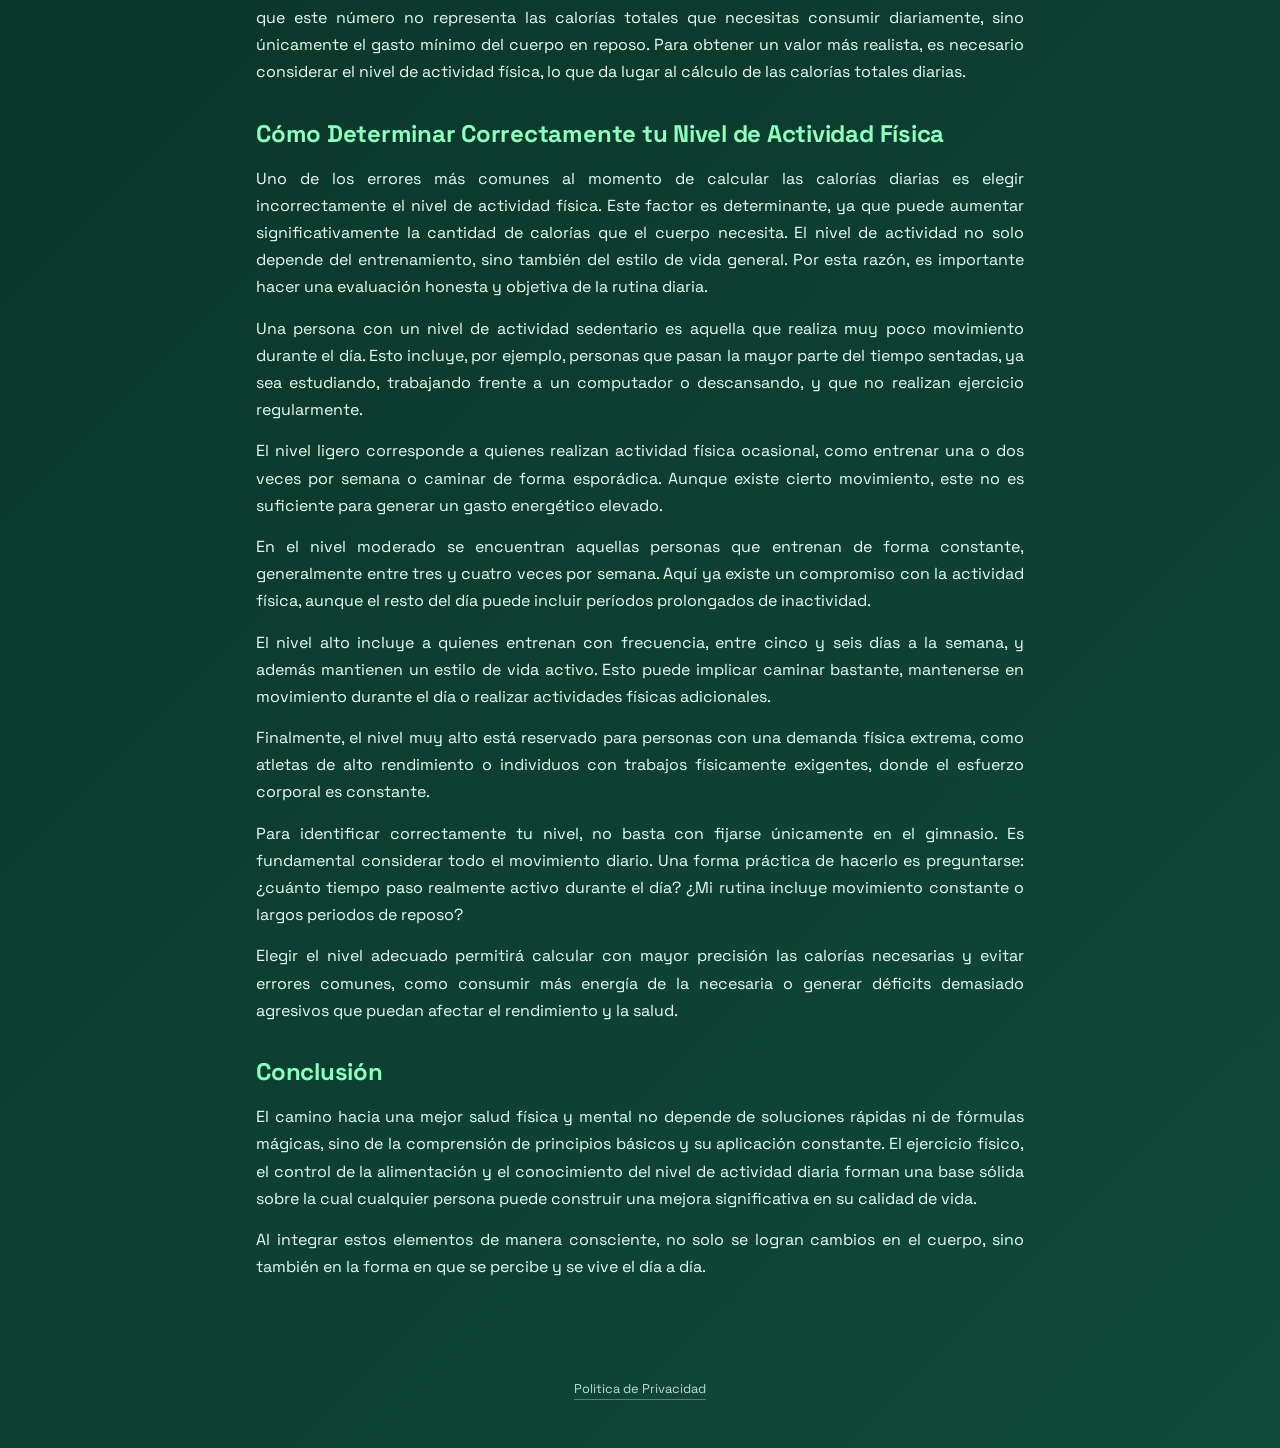
==== commit 8141fccf: "Update index.html" ====
--- a/index.html
+++ b/index.html
@@ -8,7 +8,8 @@
         content="Calculadora de calorías con tasa de metabolismo basal y nivel de actividad diaria." />
     <meta name="keywords"
         content="calculadora de calorias, contador de calorias, dieta hiperproteica, alimentos para perder peso, rutina gym, superávit calórico, ganar músculo, déficit calórico chile" />
-    <title>Calculadora de Calorías | TMB</title>
+    <meta name="google-site-verification" content="W8Kx-9I5E_xT_K_c85842uZdlJx3u6Or-2eAySdGBFo" />
+    <title>Calculadora de Calorías | TMB y Gasto Diario</title>
     <link rel="preconnect" href="https://fonts.googleapis.com" />
     <link rel="preconnect" href="https://fonts.gstatic.com" crossorigin />
     <link href="https://fonts.googleapis.com/css2?family=Space+Grotesk:wght@400;500;700&display=swap"
@@ -50,10 +51,8 @@
     <main class="page-wrap">
         <section class="calc-card" aria-labelledby="titulo-calculadora">
             <p class="eyebrow">Salud y energía diaria</p>
-            <h1 id="titulo-calculadora">Calculadora de calorías</h1>
-            <p class="subtitle">
-                Estima tu metabolismo basal y tus calorías totales según tu actividad.
-            </p>
+            <h1 id="titulo-calculadora">Calculadora de Calorías | TMB</h1>
+            <p class="subtitle">Guía de Transformación Física</p>
 
             <form id="calorieForm" novalidate>
                 <fieldset class="sex-selector">
--- a/style.css
+++ b/style.css
@@ -284,6 +284,44 @@
     border-bottom-color: rgba(141, 255, 190, 0.7);
 }
 
+.adsterra-sidebar {
+    position: fixed;
+    top: 50%;
+    transform: translateY(-50%);
+    width: 160px;
+    min-height: 600px;
+    display: flex;
+    align-items: center;
+    justify-content: center;
+    z-index: 20;
+}
+
+.adsterra-sidebar.left {
+    left: 20px;
+}
+
+.adsterra-sidebar.right {
+    right: 20px;
+}
+
+.adsterra-sidebar-slot {
+    width: 160px;
+    min-height: 600px;
+}
+
+@media (min-width: 1201px) {
+    .page-wrap {
+        padding-left: 220px;
+        padding-right: 220px;
+    }
+}
+
+@media (max-width: 1200px) {
+    .adsterra-sidebar {
+        display: none;
+    }
+}
+
 @media (max-width: 520px) {
     .calc-card {
         border-radius: 18px;
